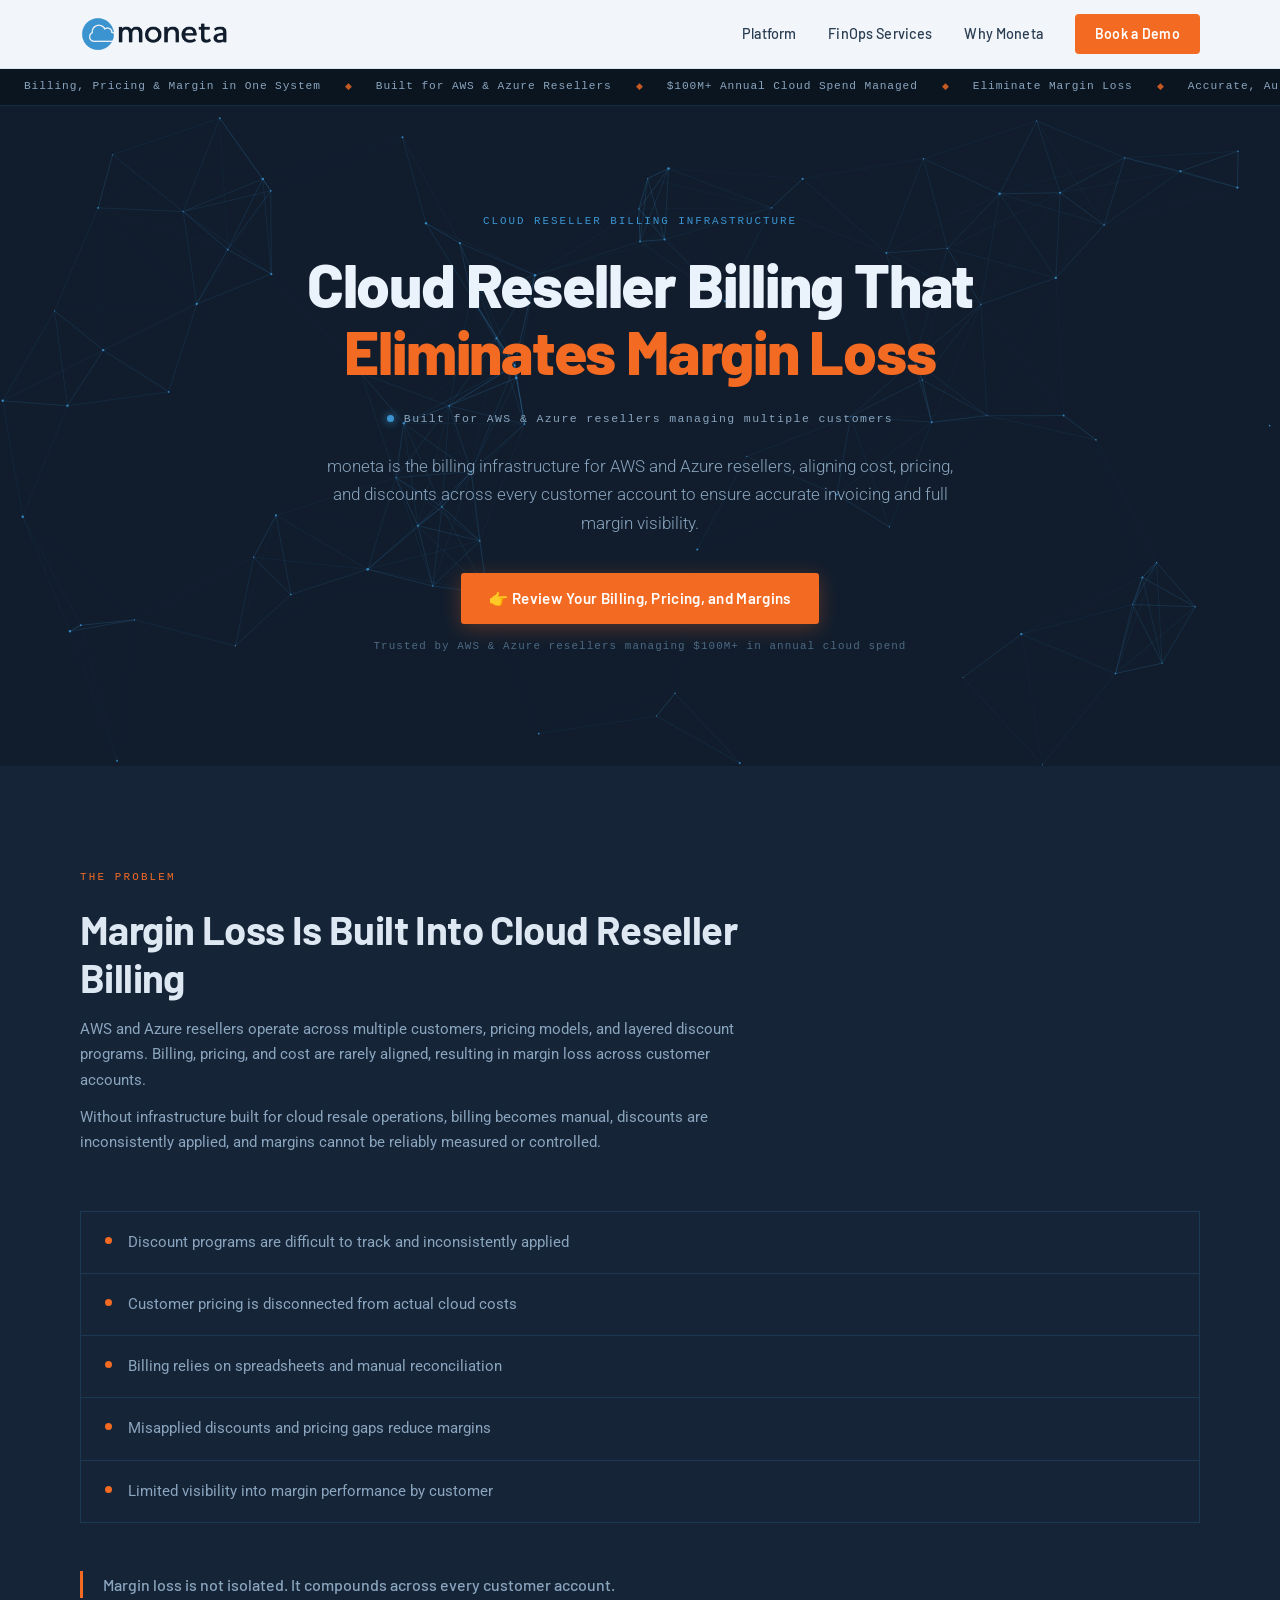
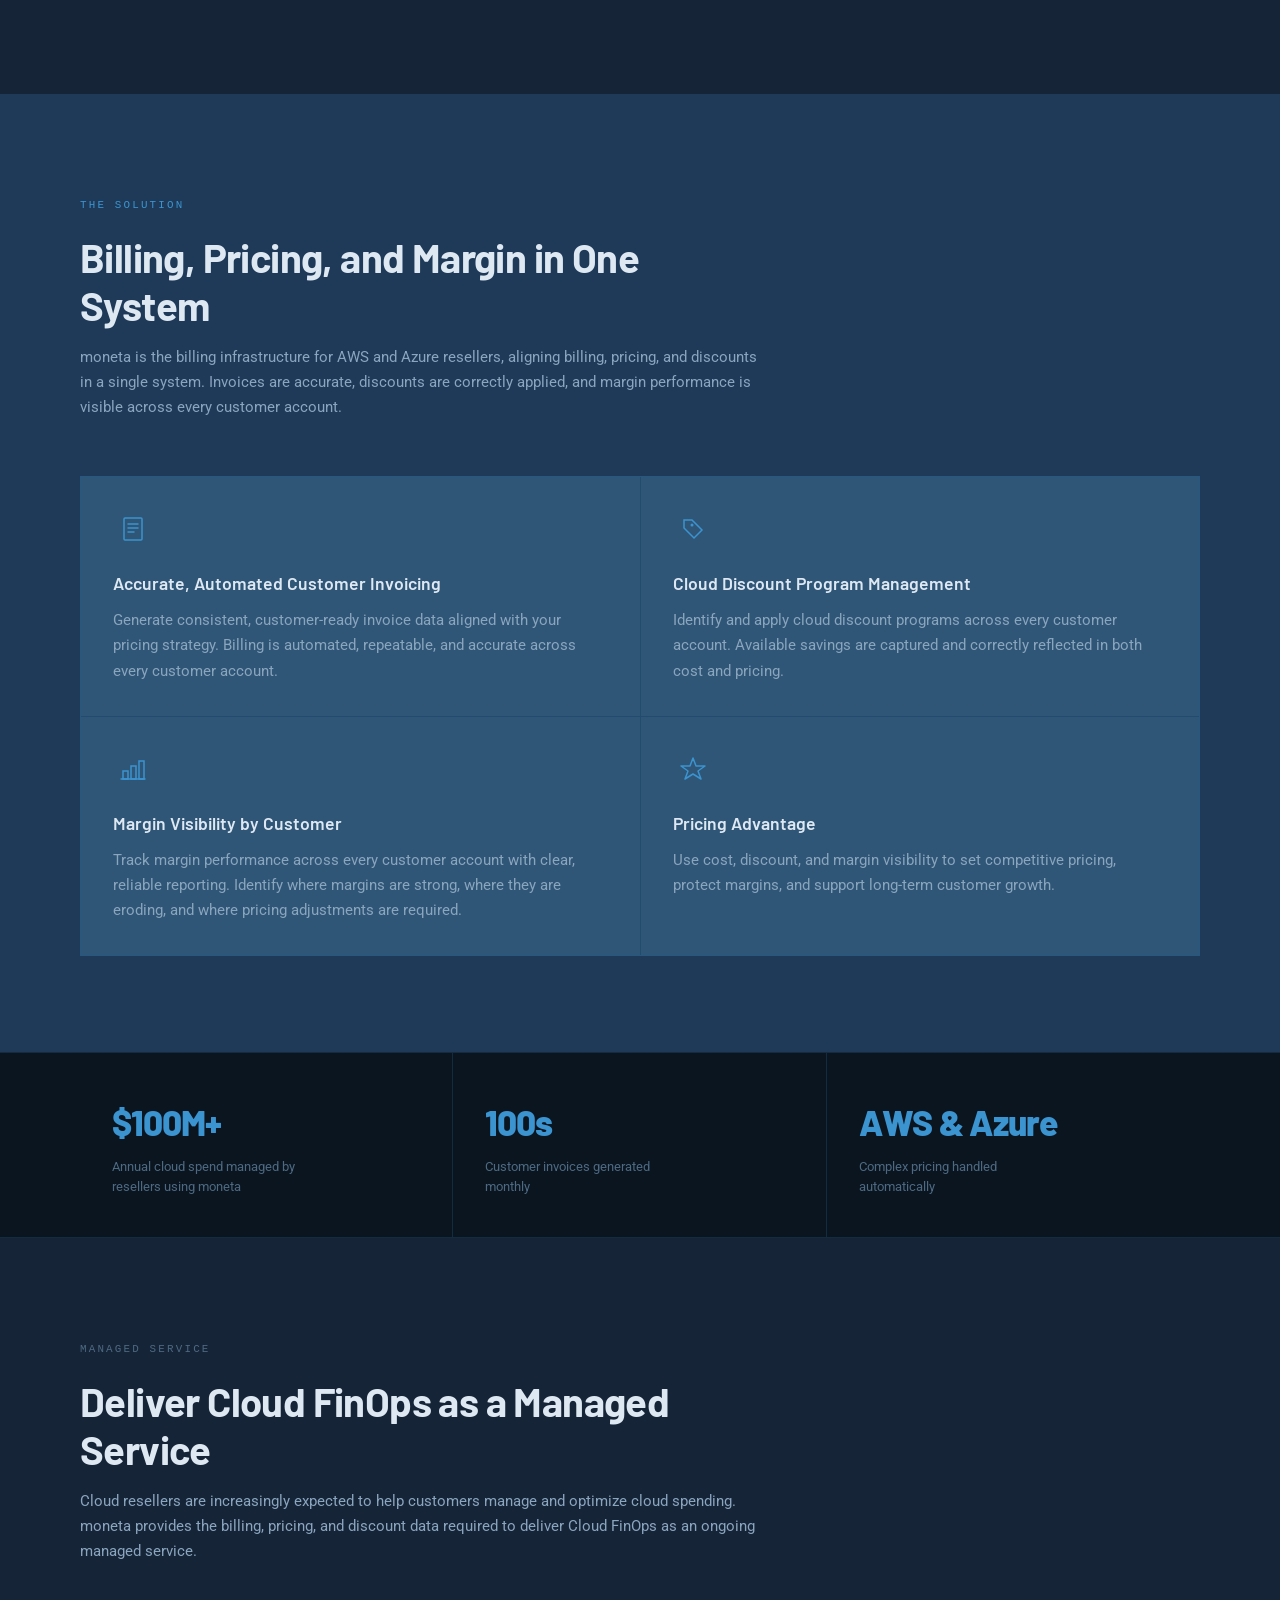
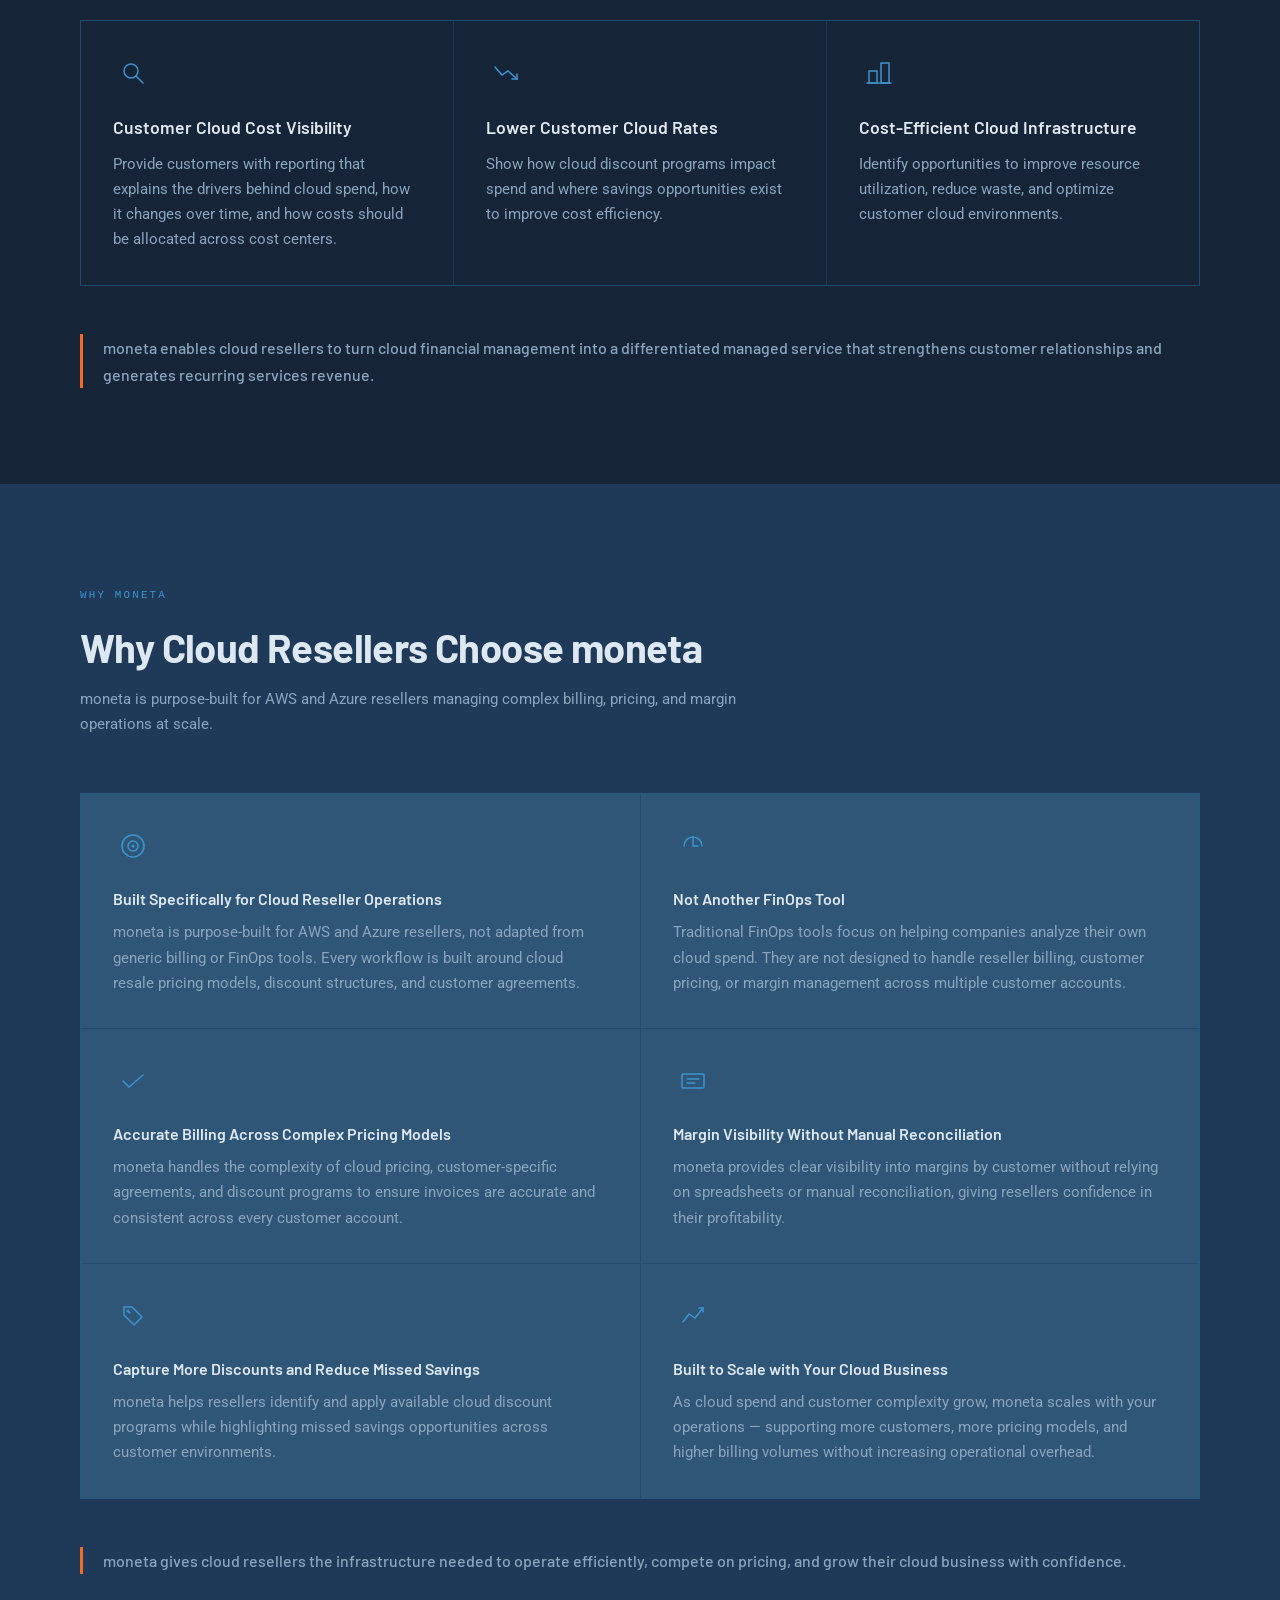
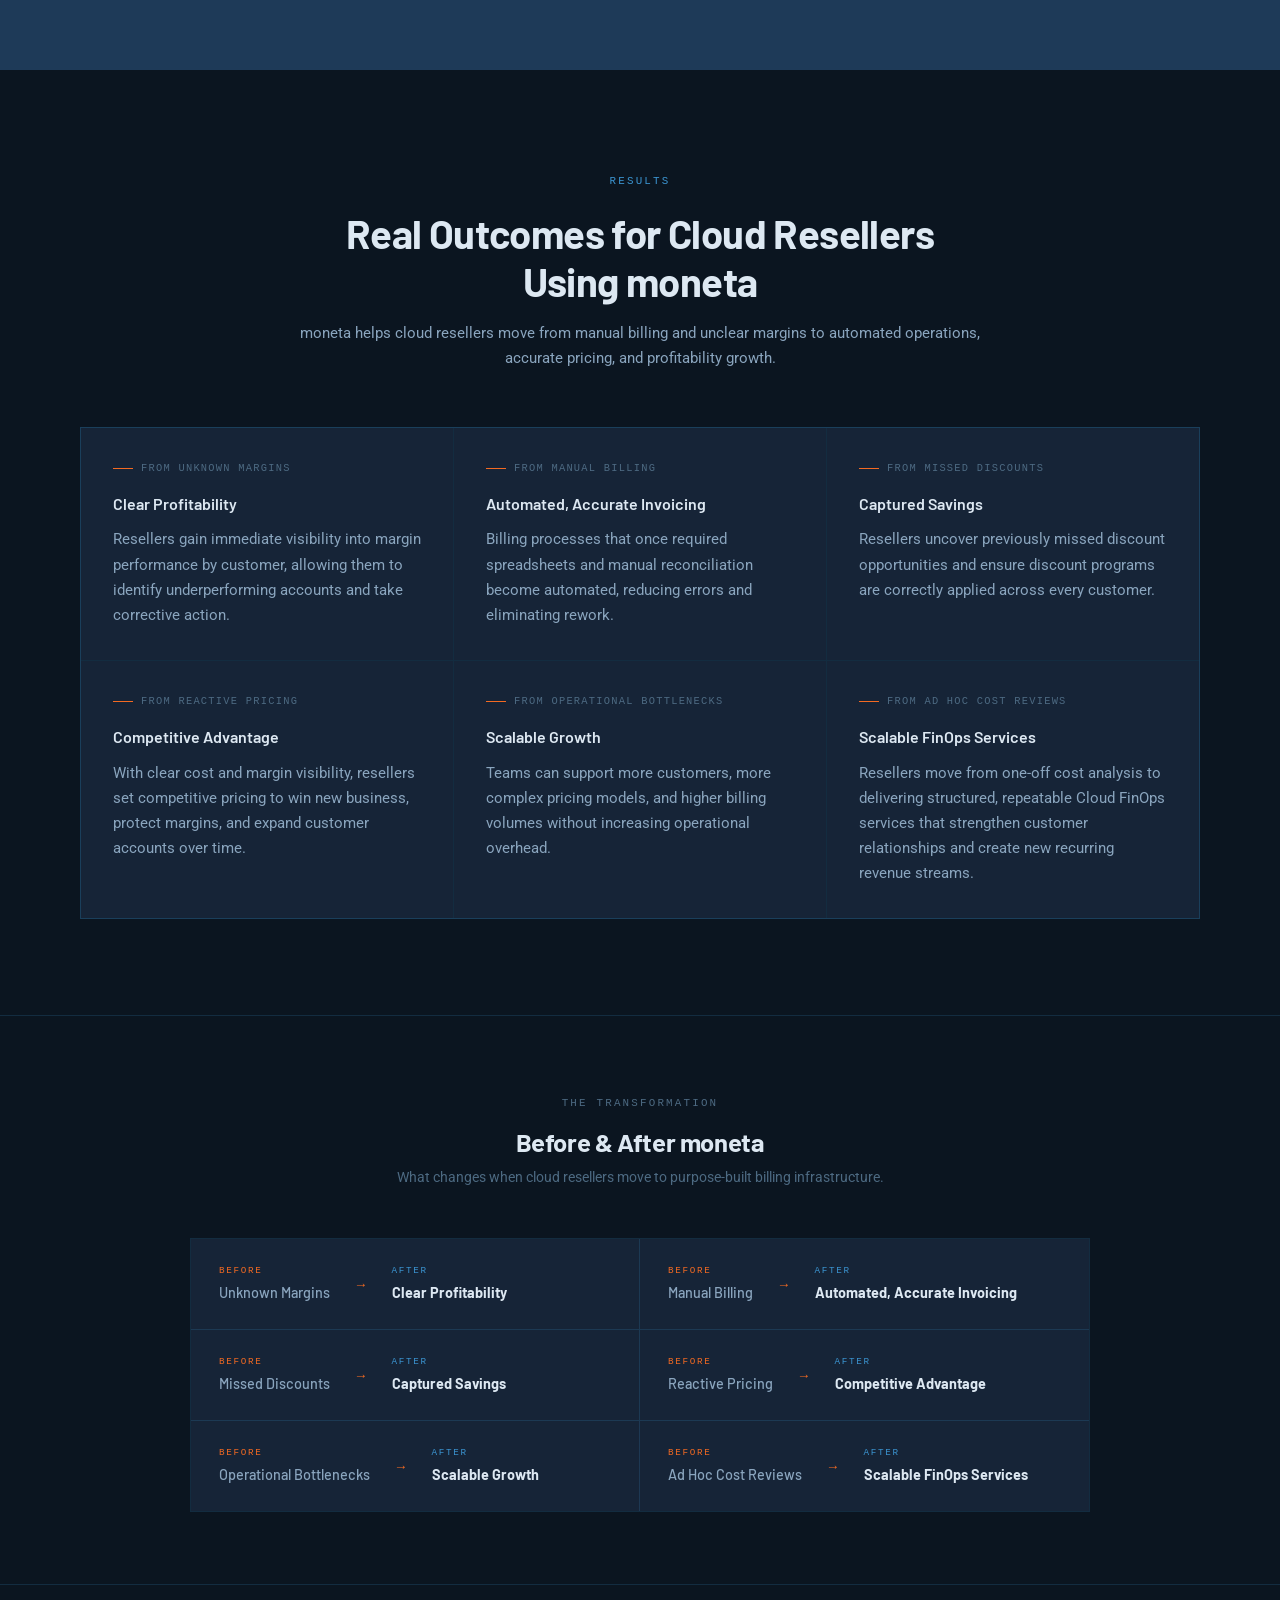
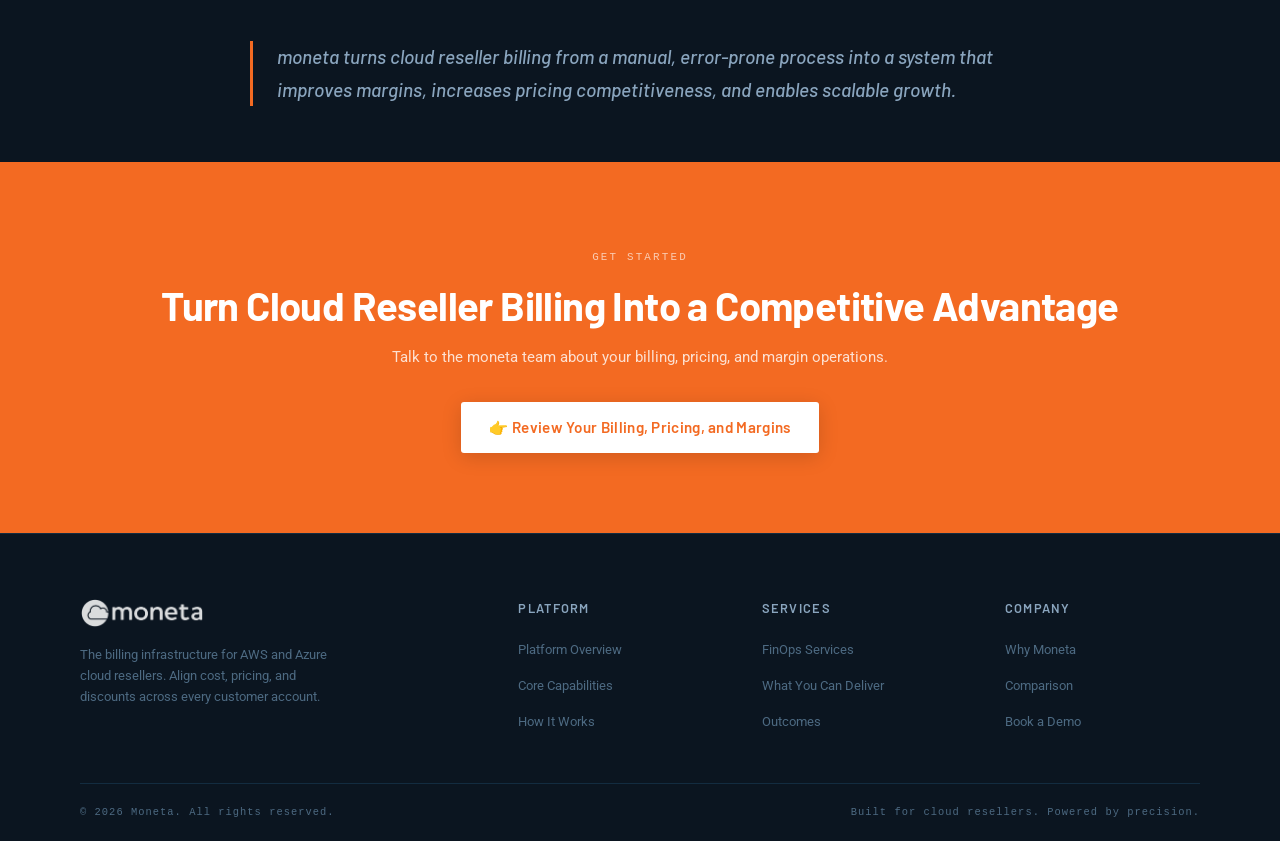
==== index.html @ 94a919ac "Add files via upload" ====
<!DOCTYPE html>
<html lang="en">
<head>
  <meta charset="UTF-8" />
  <meta name="viewport" content="width=device-width, initial-scale=1.0" />
  <title>Moneta — Cloud Reseller Billing Infrastructure</title>
  <meta name="description" content="moneta is the billing infrastructure for AWS and Azure resellers, aligning cost, pricing, and discounts across every customer account." />
  <link rel="icon" type="image/png" href="assets/images/favicon.png" />
  <link rel="stylesheet" href="css/moneta.css?v=11" />
</head>
<body>

<!-- ── Nav ─────────────────────────────────────────────── -->
<nav class="nav" role="navigation" aria-label="Main navigation">
  <div class="nav__inner">
    <a href="index.html" class="nav__logo" aria-label="Moneta home">
      <img src="assets/images/moneta-logo.png" alt="moneta" />
    </a>
    <ul class="nav__links" role="list">
      <li><a href="platform.html"        class="nav__link">Platform</a></li>
      <li><a href="finops-services.html" class="nav__link">FinOps Services</a></li>
      <li><a href="why-moneta.html"      class="nav__link">Why Moneta</a></li>
      <li><a href="#contact"             class="nav__cta">Book a Demo</a></li>
    </ul>
    <button class="nav__hamburger" aria-label="Open menu" aria-expanded="false" aria-controls="mobile-menu">
      <span></span><span></span><span></span>
    </button>
  </div>
  <div class="nav__mobile-menu" id="mobile-menu" role="menu">
    <a href="index.html"           class="nav__mobile-link">Home</a>
    <a href="platform.html"        class="nav__mobile-link">Platform</a>
    <a href="finops-services.html" class="nav__mobile-link">FinOps Services</a>
    <a href="why-moneta.html"      class="nav__mobile-link">Why Moneta</a>
    <a href="#contact"             class="nav__mobile-cta">Book a Demo</a>
  </div>
</nav>

<!-- ── Signal Strip ─────────────────────────────────────── -->
<div class="signal-strip" aria-hidden="true">
  <div class="signal-strip__track">
    <span class="signal-strip__item">Billing, Pricing &amp; Margin in One System</span><span class="signal-strip__sep">◆</span>
    <span class="signal-strip__item">Built for AWS &amp; Azure Resellers</span><span class="signal-strip__sep">◆</span>
    <span class="signal-strip__item">$100M+ Annual Cloud Spend Managed</span><span class="signal-strip__sep">◆</span>
    <span class="signal-strip__item">Eliminate Margin Loss</span><span class="signal-strip__sep">◆</span>
    <span class="signal-strip__item">Accurate, Automated Customer Invoicing</span><span class="signal-strip__sep">◆</span>
    <span class="signal-strip__item">Margin Visibility Without Manual Reconciliation</span><span class="signal-strip__sep">◆</span>
    <span class="signal-strip__item">Capture More Discounts</span><span class="signal-strip__sep">◆</span>
    <span class="signal-strip__item">Cloud FinOps as a Managed Service</span><span class="signal-strip__sep">◆</span>
    <!-- duplicate for seamless loop -->
    <span class="signal-strip__item">Billing, Pricing &amp; Margin in One System</span><span class="signal-strip__sep">◆</span>
    <span class="signal-strip__item">Built for AWS &amp; Azure Resellers</span><span class="signal-strip__sep">◆</span>
    <span class="signal-strip__item">$100M+ Annual Cloud Spend Managed</span><span class="signal-strip__sep">◆</span>
    <span class="signal-strip__item">Eliminate Margin Loss</span><span class="signal-strip__sep">◆</span>
    <span class="signal-strip__item">Accurate, Automated Customer Invoicing</span><span class="signal-strip__sep">◆</span>
    <span class="signal-strip__item">Margin Visibility Without Manual Reconciliation</span><span class="signal-strip__sep">◆</span>
    <span class="signal-strip__item">Capture More Discounts</span><span class="signal-strip__sep">◆</span>
    <span class="signal-strip__item">Cloud FinOps as a Managed Service</span><span class="signal-strip__sep">◆</span>
  </div>
</div>

<!-- ── Hero ─────────────────────────────────────────────── -->
<section class="hero">
  <canvas id="hero-canvas" aria-hidden="true"></canvas>
  <div class="container">
    <div class="hero__content">
      <div class="hero__eyebrow animate-fade-up">Cloud Reseller Billing Infrastructure</div>
      <h1 class="animate-fade-up delay-1">
        Cloud Reseller Billing That<br />
        <span class="text-orange">Eliminates Margin Loss</span>
      </h1>
      <div class="hero__platform-line animate-fade-up delay-2">
        <span class="hero__platform-dot"></span>
        Built for AWS &amp; Azure resellers managing multiple customers
      </div>
      <p class="hero__sub animate-fade-up delay-2">
        moneta is the billing infrastructure for AWS and Azure resellers, aligning cost,
        pricing, and discounts across every customer account to ensure accurate invoicing
        and full margin visibility.
      </p>
      <div class="hero__cta-group animate-fade-up delay-3">
        <a href="#contact" class="btn btn--primary">👉 Review Your Billing, Pricing, and Margins</a>
        <span class="hero__credibility">Trusted by AWS &amp; Azure resellers managing $100M+ in annual cloud spend</span>
      </div>
    </div>
  </div>
</section>

<!-- ── The Problem ───────────────────────────────────────── -->
<section class="section section--alt" id="problem">
  <div class="container">
    <div class="section-header reveal">
      <span class="section-label section-label--orange">The Problem</span>
      <h2>Margin Loss Is Built Into Cloud Reseller Billing</h2>
      <p>AWS and Azure resellers operate across multiple customers, pricing models, and layered discount programs. Billing, pricing, and cost are rarely aligned, resulting in margin loss across customer accounts.</p>
      <p style="margin-top:12px">Without infrastructure built for cloud resale operations, billing becomes manual, discounts are inconsistently applied, and margins cannot be reliably measured or controlled.</p>
    </div>
    <div class="problem-list reveal">
      <div class="problem-item"><span class="problem-icon"></span><p>Discount programs are difficult to track and inconsistently applied</p></div>
      <div class="problem-item"><span class="problem-icon"></span><p>Customer pricing is disconnected from actual cloud costs</p></div>
      <div class="problem-item"><span class="problem-icon"></span><p>Billing relies on spreadsheets and manual reconciliation</p></div>
      <div class="problem-item"><span class="problem-icon"></span><p>Misapplied discounts and pricing gaps reduce margins</p></div>
      <div class="problem-item"><span class="problem-icon"></span><p>Limited visibility into margin performance by customer</p></div>
    </div>
    <p class="closing-line reveal">Margin loss is not isolated. It compounds across every customer account.</p>
  </div>
</section>

<!-- ── The Solution ──────────────────────────────────────── -->
<section class="section section--bright" id="solution">
  <div class="container">
    <div class="section-header reveal">
      <span class="section-label">The Solution</span>
      <h2>Billing, Pricing, and Margin in One System</h2>
      <p>moneta is the billing infrastructure for AWS and Azure resellers, aligning billing, pricing, and discounts in a single system. Invoices are accurate, discounts are correctly applied, and margin performance is visible across every customer account.</p>
    </div>
    <div class="grid-2">
      <div class="card reveal">
        <div class="card__icon">
          <svg viewBox="0 0 28 28" fill="none" stroke="currentColor" stroke-width="1.5" stroke-linecap="round">
            <rect x="5" y="3" width="18" height="22" rx="1"/><line x1="9" y1="9" x2="19" y2="9"/><line x1="9" y1="13" x2="19" y2="13"/><line x1="9" y1="17" x2="15" y2="17"/>
          </svg>
        </div>
        <h3>Accurate, Automated Customer Invoicing</h3>
        <p>Generate consistent, customer-ready invoice data aligned with your pricing strategy. Billing is automated, repeatable, and accurate across every customer account.</p>
      </div>
      <div class="card reveal">
        <div class="card__icon">
          <svg viewBox="0 0 28 28" fill="none" stroke="currentColor" stroke-width="1.5" stroke-linecap="round">
            <path d="M5 5h8l10 10-8 8L5 13z"/><circle cx="13" cy="10" r="1.5" fill="currentColor" stroke="none"/>
          </svg>
        </div>
        <h3>Cloud Discount Program Management</h3>
        <p>Identify and apply cloud discount programs across every customer account. Available savings are captured and correctly reflected in both cost and pricing.</p>
      </div>
      <div class="card reveal">
        <div class="card__icon">
          <svg viewBox="0 0 28 28" fill="none" stroke="currentColor" stroke-width="1.5" stroke-linecap="round">
            <rect x="4" y="16" width="5" height="8"/><rect x="12" y="11" width="5" height="13"/><rect x="20" y="6" width="5" height="18"/>
            <line x1="2" y1="24" x2="26" y2="24"/>
          </svg>
        </div>
        <h3>Margin Visibility by Customer</h3>
        <p>Track margin performance across every customer account with clear, reliable reporting. Identify where margins are strong, where they are eroding, and where pricing adjustments are required.</p>
      </div>
      <div class="card reveal">
        <div class="card__icon">
          <svg viewBox="0 0 28 28" fill="none" stroke="currentColor" stroke-width="1.5" stroke-linecap="round" stroke-linejoin="round">
            <polygon points="14,3 17,11 26,11 19,16 22,24 14,19 6,24 9,16 2,11 11,11"/>
          </svg>
        </div>
        <h3>Pricing Advantage</h3>
        <p>Use cost, discount, and margin visibility to set competitive pricing, protect margins, and support long-term customer growth.</p>
      </div>
    </div>
  </div>
</section>

<!-- ── Metrics Strip ─────────────────────────────────────── -->
<div class="metrics-strip reveal">
  <div class="metrics-inner">
    <div class="metric-item">
      <div class="metric-value">$100M+</div>
      <div class="metric-label">Annual cloud spend managed by resellers using moneta</div>
    </div>
    <div class="metric-item">
      <div class="metric-value">100s</div>
      <div class="metric-label">Customer invoices generated monthly</div>
    </div>
    <div class="metric-item">
      <div class="metric-value">AWS &amp; Azure</div>
      <div class="metric-label">Complex pricing handled automatically</div>
    </div>
  </div>
</div>

<!-- ── Managed Service ───────────────────────────────────── -->
<section class="section section--alt" id="finops">
  <div class="container">
    <div class="section-header reveal">
      <span class="section-label section-label--muted">Managed Service</span>
      <h2>Deliver Cloud FinOps as a Managed Service</h2>
      <p>Cloud resellers are increasingly expected to help customers manage and optimize cloud spending. moneta provides the billing, pricing, and discount data required to deliver Cloud FinOps as an ongoing managed service.</p>
    </div>
    <div class="grid-3">
      <div class="card reveal">
        <div class="card__icon">
          <svg viewBox="0 0 28 28" fill="none" stroke="currentColor" stroke-width="1.5" stroke-linecap="round">
            <circle cx="12" cy="12" r="7"/><line x1="17" y1="17" x2="24" y2="24"/>
          </svg>
        </div>
        <h3>Customer Cloud Cost Visibility</h3>
        <p>Provide customers with reporting that explains the drivers behind cloud spend, how it changes over time, and how costs should be allocated across cost centers.</p>
      </div>
      <div class="card reveal">
        <div class="card__icon">
          <svg viewBox="0 0 28 28" fill="none" stroke="currentColor" stroke-width="1.5" stroke-linecap="round">
            <polyline points="3,8 10,16 16,12 25,20"/><polyline points="20,20 25,20 25,15"/>
          </svg>
        </div>
        <h3>Lower Customer Cloud Rates</h3>
        <p>Show how cloud discount programs impact spend and where savings opportunities exist to improve cost efficiency.</p>
      </div>
      <div class="card reveal">
        <div class="card__icon">
          <svg viewBox="0 0 28 28" fill="none" stroke="currentColor" stroke-width="1.5" stroke-linecap="round">
            <rect x="4" y="12" width="8" height="12"/><rect x="16" y="4" width="8" height="20"/>
            <line x1="2" y1="24" x2="26" y2="24"/>
          </svg>
        </div>
        <h3>Cost-Efficient Cloud Infrastructure</h3>
        <p>Identify opportunities to improve resource utilization, reduce waste, and optimize customer cloud environments.</p>
      </div>
    </div>
    <p class="closing-line reveal">moneta enables cloud resellers to turn cloud financial management into a differentiated managed service that strengthens customer relationships and generates recurring services revenue.</p>
  </div>
</section>

<!-- ── Why Moneta ─────────────────────────────────────────── -->
<section class="section section--bright" id="why">
  <div class="container">
    <div class="section-header reveal">
      <span class="section-label">Why Moneta</span>
      <h2>Why Cloud Resellers Choose moneta</h2>
      <p>moneta is purpose-built for AWS and Azure resellers managing complex billing, pricing, and margin operations at scale.</p>
    </div>
    <div class="grid-2">
      <div class="card reveal">
        <div class="card__icon">
          <svg viewBox="0 0 28 28" fill="none" stroke="currentColor" stroke-width="1.5" stroke-linecap="round">
            <circle cx="14" cy="14" r="11"/><circle cx="14" cy="14" r="5"/><circle cx="14" cy="14" r="1.5" fill="currentColor" stroke="none"/>
          </svg>
        </div>
        <h4>Built Specifically for Cloud Reseller Operations</h4>
        <p>moneta is purpose-built for AWS and Azure resellers, not adapted from generic billing or FinOps tools. Every workflow is built around cloud resale pricing models, discount structures, and customer agreements.</p>
      </div>
      <div class="card reveal">
        <div class="card__icon">
          <svg viewBox="0 0 28 28" fill="none" stroke="currentColor" stroke-width="1.5" stroke-linecap="round">
            <path d="M5 14a9 9 0 1 1 18 0"/><polyline points="14,5 14,14 19,14"/>
          </svg>
        </div>
        <h4>Not Another FinOps Tool</h4>
        <p>Traditional FinOps tools focus on helping companies analyze their own cloud spend. They are not designed to handle reseller billing, customer pricing, or margin management across multiple customer accounts.</p>
      </div>
      <div class="card reveal">
        <div class="card__icon">
          <svg viewBox="0 0 28 28" fill="none" stroke="currentColor" stroke-width="1.5" stroke-linecap="round">
            <polyline points="4,14 10,20 24,8"/>
          </svg>
        </div>
        <h4>Accurate Billing Across Complex Pricing Models</h4>
        <p>moneta handles the complexity of cloud pricing, customer-specific agreements, and discount programs to ensure invoices are accurate and consistent across every customer account.</p>
      </div>
      <div class="card reveal">
        <div class="card__icon">
          <svg viewBox="0 0 28 28" fill="none" stroke="currentColor" stroke-width="1.5" stroke-linecap="round">
            <rect x="3" y="7" width="22" height="14" rx="1"/>
            <line x1="8" y1="12" x2="20" y2="12"/><line x1="8" y1="16" x2="16" y2="16"/>
          </svg>
        </div>
        <h4>Margin Visibility Without Manual Reconciliation</h4>
        <p>moneta provides clear visibility into margins by customer without relying on spreadsheets or manual reconciliation, giving resellers confidence in their profitability.</p>
      </div>
      <div class="card reveal">
        <div class="card__icon">
          <svg viewBox="0 0 28 28" fill="none" stroke="currentColor" stroke-width="1.5" stroke-linecap="round">
            <path d="M5 5h8l10 10-8 8L5 13z"/>
            <path d="M9 9l2 2"/><circle cx="9" cy="9" r="1.5" fill="currentColor" stroke="none"/>
          </svg>
        </div>
        <h4>Capture More Discounts and Reduce Missed Savings</h4>
        <p>moneta helps resellers identify and apply available cloud discount programs while highlighting missed savings opportunities across customer environments.</p>
      </div>
      <div class="card reveal">
        <div class="card__icon">
          <svg viewBox="0 0 28 28" fill="none" stroke="currentColor" stroke-width="1.5" stroke-linecap="round">
            <polyline points="4,20 10,12 16,16 24,6"/>
            <polyline points="20,6 24,6 24,10"/>
          </svg>
        </div>
        <h4>Built to Scale with Your Cloud Business</h4>
        <p>As cloud spend and customer complexity grow, moneta scales with your operations — supporting more customers, more pricing models, and higher billing volumes without increasing operational overhead.</p>
      </div>
    </div>
    <p class="closing-line reveal">moneta gives cloud resellers the infrastructure needed to operate efficiently, compete on pricing, and grow their cloud business with confidence.</p>
  </div>
</section>

<!-- ── Outcomes ──────────────────────────────────────────── -->
<section class="section section--deep" id="results">
  <div class="container">
    <div class="section-header section-header--center reveal">
      <span class="section-label">Results</span>
      <h2>Real Outcomes for Cloud Resellers Using moneta</h2>
      <p>moneta helps cloud resellers move from manual billing and unclear margins to automated operations, accurate pricing, and profitability growth.</p>
    </div>
    <div class="outcome-grid">
      <div class="outcome-card reveal">
        <div class="outcome-arrow">From Unknown Margins</div>
        <h3>Clear Profitability</h3>
        <p>Resellers gain immediate visibility into margin performance by customer, allowing them to identify underperforming accounts and take corrective action.</p>
      </div>
      <div class="outcome-card reveal">
        <div class="outcome-arrow">From Manual Billing</div>
        <h3>Automated, Accurate Invoicing</h3>
        <p>Billing processes that once required spreadsheets and manual reconciliation become automated, reducing errors and eliminating rework.</p>
      </div>
      <div class="outcome-card reveal">
        <div class="outcome-arrow">From Missed Discounts</div>
        <h3>Captured Savings</h3>
        <p>Resellers uncover previously missed discount opportunities and ensure discount programs are correctly applied across every customer.</p>
      </div>
      <div class="outcome-card reveal">
        <div class="outcome-arrow">From Reactive Pricing</div>
        <h3>Competitive Advantage</h3>
        <p>With clear cost and margin visibility, resellers set competitive pricing to win new business, protect margins, and expand customer accounts over time.</p>
      </div>
      <div class="outcome-card reveal">
        <div class="outcome-arrow">From Operational Bottlenecks</div>
        <h3>Scalable Growth</h3>
        <p>Teams can support more customers, more complex pricing models, and higher billing volumes without increasing operational overhead.</p>
      </div>
      <div class="outcome-card reveal">
        <div class="outcome-arrow">From Ad Hoc Cost Reviews</div>
        <h3>Scalable FinOps Services</h3>
        <p>Resellers move from one-off cost analysis to delivering structured, repeatable Cloud FinOps services that strengthen customer relationships and create new recurring revenue streams.</p>
      </div>
    </div>
  </div>
</section>

<!-- ── Transform Panel ───────────────────────────────────── -->
<div class="transform-panel">
  <div class="container">
    <div class="transform-panel__header reveal">
      <span class="section-label section-label--muted">The Transformation</span>
      <h2>Before &amp; After moneta</h2>
      <p>What changes when cloud resellers move to purpose-built billing infrastructure.</p>
    </div>
    <div class="transform-list reveal">
      <div class="transform-row"><div class="transform-row__line"><div class="transform-row__before-text"><span class="transform-row__tag transform-row__tag--before">Before</span><span class="transform-row__name">Unknown Margins</span></div><span class="transform-row__mid">→</span><div class="transform-row__after-text"><span class="transform-row__tag transform-row__tag--after">After</span><span class="transform-row__name">Clear Profitability</span></div></div></div>
      <div class="transform-row"><div class="transform-row__line"><div class="transform-row__before-text"><span class="transform-row__tag transform-row__tag--before">Before</span><span class="transform-row__name">Manual Billing</span></div><span class="transform-row__mid">→</span><div class="transform-row__after-text"><span class="transform-row__tag transform-row__tag--after">After</span><span class="transform-row__name">Automated, Accurate Invoicing</span></div></div></div>
      <div class="transform-row"><div class="transform-row__line"><div class="transform-row__before-text"><span class="transform-row__tag transform-row__tag--before">Before</span><span class="transform-row__name">Missed Discounts</span></div><span class="transform-row__mid">→</span><div class="transform-row__after-text"><span class="transform-row__tag transform-row__tag--after">After</span><span class="transform-row__name">Captured Savings</span></div></div></div>
      <div class="transform-row"><div class="transform-row__line"><div class="transform-row__before-text"><span class="transform-row__tag transform-row__tag--before">Before</span><span class="transform-row__name">Reactive Pricing</span></div><span class="transform-row__mid">→</span><div class="transform-row__after-text"><span class="transform-row__tag transform-row__tag--after">After</span><span class="transform-row__name">Competitive Advantage</span></div></div></div>
      <div class="transform-row"><div class="transform-row__line"><div class="transform-row__before-text"><span class="transform-row__tag transform-row__tag--before">Before</span><span class="transform-row__name">Operational Bottlenecks</span></div><span class="transform-row__mid">→</span><div class="transform-row__after-text"><span class="transform-row__tag transform-row__tag--after">After</span><span class="transform-row__name">Scalable Growth</span></div></div></div>
      <div class="transform-row"><div class="transform-row__line"><div class="transform-row__before-text"><span class="transform-row__tag transform-row__tag--before">Before</span><span class="transform-row__name">Ad Hoc Cost Reviews</span></div><span class="transform-row__mid">→</span><div class="transform-row__after-text"><span class="transform-row__tag transform-row__tag--after">After</span><span class="transform-row__name">Scalable FinOps Services</span></div></div></div>
    </div>
  </div>
</div>

<!-- ── Closing Statement ─────────────────────────────────── -->
<section class="section section--deep" style="padding: 56px 0; text-align: center;">
  <div class="container">
    <p class="reveal" style="font-family: var(--fh); font-style: italic; font-weight: 500; font-size: clamp(1rem, 2vw, 1.2rem); color: var(--text-2); max-width: 780px; margin: 0 auto; line-height: 1.7; border-left: 3px solid var(--orange); padding-left: 24px; text-align: left;">
      moneta turns cloud reseller billing from a manual, error-prone process into a system that improves margins, increases pricing competitiveness, and enables scalable growth.
    </p>
  </div>
</section>

<!-- ── CTA Banner ────────────────────────────────────────── -->
<section class="cta-banner">
  <div class="container">
    <div class="reveal">
      <span class="section-label">Get Started</span>
      <h2>Turn Cloud Reseller Billing Into a Competitive Advantage</h2>
      <p>Talk to the moneta team about your billing, pricing, and margin operations.</p>
      <a href="#contact" class="btn btn--primary">👉 Review Your Billing, Pricing, and Margins</a>
    </div>
  </div>
</section>

<!-- ── Footer ─────────────────────────────────────────────── -->
<footer class="footer" role="contentinfo">
  <div class="container">
    <div class="footer__inner">
      <div class="footer__brand">
        <a href="index.html" class="footer__logo"><img src="assets/images/moneta-logo.png" alt="moneta" /></a>
        <p>The billing infrastructure for AWS and Azure cloud resellers. Align cost, pricing, and discounts across every customer account.</p>
      </div>
      <div class="footer__col">
        <h5>Platform</h5>
        <ul class="footer__links">
          <li><a href="platform.html"         class="footer__link">Platform Overview</a></li>
          <li><a href="platform.html#pillars" class="footer__link">Core Capabilities</a></li>
          <li><a href="platform.html#how"     class="footer__link">How It Works</a></li>
        </ul>
      </div>
      <div class="footer__col">
        <h5>Services</h5>
        <ul class="footer__links">
          <li><a href="finops-services.html"           class="footer__link">FinOps Services</a></li>
          <li><a href="finops-services.html#deliver"   class="footer__link">What You Can Deliver</a></li>
          <li><a href="finops-services.html#outcomes"  class="footer__link">Outcomes</a></li>
        </ul>
      </div>
      <div class="footer__col">
        <h5>Company</h5>
        <ul class="footer__links">
          <li><a href="why-moneta.html"         class="footer__link">Why Moneta</a></li>
          <li><a href="why-moneta.html#compare" class="footer__link">Comparison</a></li>
          <li><a href="#contact"                class="footer__link">Book a Demo</a></li>
        </ul>
      </div>
    </div>
    <div class="footer__bottom">
      <span class="footer__copy">&copy; 2026 Moneta. All rights reserved.</span>
      <span class="footer__tagline">Built for cloud resellers. Powered by precision.</span>
    </div>
  </div>
</footer>

<!-- ── Contact Modal ─────────────────────────────────────── -->
<div class="contact-modal" id="contact-modal" role="dialog" aria-modal="true" aria-labelledby="modal-title" hidden>
  <div class="contact-modal__backdrop"></div>
  <div class="contact-modal__panel">
    <button class="contact-modal__close" aria-label="Close">
      <svg width="14" height="14" viewBox="0 0 14 14" fill="none"><path d="M1 1l12 12M13 1L1 13" stroke="currentColor" stroke-width="1.6" stroke-linecap="round"/></svg>
    </button>
    <div class="contact-modal__body">
      <div class="contact-modal__info">
        <span class="section-label">Get Started</span>
        <h2 id="modal-title">Review Your Billing, Pricing, and Margins</h2>
        <p>Talk to the moneta team about your cloud resale operations. We'll help you identify billing gaps, missed discounts, and margin improvement opportunities.</p>
        <ul class="contact-modal__trust">
          <li>Trusted by AWS &amp; Azure resellers</li>
          <li>$100M+ in annual cloud spend managed</li>
          <li>Response within 1 business day</li>
        </ul>
      </div>
      <div class="contact-modal__form-panel">
        <form class="contact-form" id="modal-demo-form" novalidate>
          <div class="form-row">
            <div class="form-group"><label class="form-label" for="m-fn">First Name<span class="required">*</span></label><input class="form-input" type="text" id="m-fn" name="first_name" required /></div>
            <div class="form-group"><label class="form-label" for="m-ln">Last Name<span class="required">*</span></label><input class="form-input" type="text" id="m-ln" name="last_name" required /></div>
          </div>
          <div class="form-row">
            <div class="form-group"><label class="form-label" for="m-em">Business Email<span class="required">*</span></label><input class="form-input" type="email" id="m-em" name="email" required /></div>
            <div class="form-group"><label class="form-label" for="m-ph">Phone<span class="required">*</span></label><input class="form-input" type="tel" id="m-ph" name="phone" required /></div>
          </div>
          <div class="form-row">
            <div class="form-group"><label class="form-label" for="m-co">Company<span class="required">*</span></label><input class="form-input" type="text" id="m-co" name="company" required /></div>
            <div class="form-group"><label class="form-label" for="m-ti">Title<span class="required">*</span></label><input class="form-input" type="text" id="m-ti" name="title" required /></div>
          </div>
          <div class="form-group"><label class="form-label" for="m-msg">Message<span class="required">*</span></label><textarea class="form-textarea" id="m-msg" name="message" required></textarea></div>
          <button type="submit" class="form-submit">Submit</button>
        </form>
      </div>
    </div>
  </div>
</div>

<!-- Tweaks panel -->
<div class="tweaks-panel" id="tweaks-panel"></div>

<script src="js/moneta.js?v=3"></script>
</body>
</html>
---- css/moneta.css ----
/* ============================================================
   MONETA — Redesign Stylesheet
   Colors: #111D2D navy | #3B94D0 blue | #F36A22 orange
   Fonts: Barlow (headers) + Roboto (body)
   ============================================================ */
@import url('https://fonts.googleapis.com/css2?family=Barlow:ital,wght@0,300;0,400;0,500;0,600;0,700;0,800;1,400&family=Roboto:wght@300;400;500&display=swap');

/* ── Reset ───────────────────────────────────────────────── */
*, *::before, *::after { box-sizing: border-box; margin: 0; padding: 0; }
html { scroll-behavior: smooth; -webkit-font-smoothing: antialiased; }
body { font-family: 'Roboto', sans-serif; background: #111D2D; color: #d4e0ec; line-height: 1.65; }
img { max-width: 100%; display: block; }
ul { list-style: none; }
a { text-decoration: none; color: inherit; }

/* ── Variables ───────────────────────────────────────────── */
:root {
  --navy:        #111D2D;
  --navy-deep:   #0b1520;
  --navy-mid:    #162437;
  --navy-surface:#1c2d40;
  --navy-bright: #1e3a58;
  --blue:        #3B94D0;
  --blue-dim:    rgba(59,148,208,0.14);
  --orange:      #F36A22;
  --text-1:      #dde8f2;
  --text-2:      #8aa5be;
  --text-3:      #4d6a82;
  --border:      rgba(59,148,208,0.18);
  --border-hi:   rgba(59,148,208,0.4);
  --nav-bg:      #f2f6fa;
  --r:           3px;
  --w:           1200px;
  --sp:          96px;
  --fh:          'Barlow', sans-serif;
  --fb:          'Roboto', sans-serif;
  --fm:          'Courier New', monospace;
}

/* ── Layout ─────────────────────────────────────────────── */
.container { max-width: var(--w); margin: 0 auto; padding: 0 40px; }
.section   { padding: var(--sp) 0; background: var(--navy); }
.section--alt     { background: var(--navy-mid); }
.section--deep    { background: var(--navy-deep); }
.section--surface { background: var(--navy-surface); }
.section--bright  { background: var(--navy-bright); }
.section--bright .card,
.section--bright .outcome-card,
.section--bright .highlight-item,
.section--bright .problem-item,
.section--bright .step { background: rgba(255,255,255,0.06); }
.section--bright .content-panel { background: rgba(0,0,0,0.2); }

/* ── Navigation ─────────────────────────────────────────── */
.nav {
  position: fixed; top: 0; left: 0; right: 0; z-index: 1000;
  background: var(--nav-bg);
  border-bottom: 1px solid #d8e5ef;
  transition: box-shadow 0.25s;
}
.nav--scrolled { box-shadow: 0 2px 20px rgba(17,29,45,0.15); }
.nav__inner {
  max-width: var(--w); margin: 0 auto; padding: 0 40px;
  display: flex; align-items: center; height: 68px; gap: 40px;
}
.nav__logo { display: flex; align-items: center; flex-shrink: 0; }
.nav__logo img { height: 36px; width: auto; }
.nav__links { display: flex; align-items: center; gap: 32px; margin-left: auto; }
.nav__link {
  font-family: var(--fh); font-size: 0.9rem; font-weight: 500;
  color: #2a3d52; letter-spacing: 0.01em;
  transition: color 0.2s;
}
.nav__link:hover { color: var(--blue); }
.nav__cta {
  display: inline-flex; align-items: center;
  padding: 8px 20px; border-radius: 4px;
  background: var(--orange); color: #fff;
  font-family: var(--fh); font-size: 0.875rem; font-weight: 600;
  letter-spacing: 0.02em;
  transition: background 0.2s, transform 0.15s;
}
.nav__cta:hover { background: #d95c18; transform: translateY(-1px); }
.nav__hamburger {
  display: none; flex-direction: column; gap: 5px;
  background: none; border: none; cursor: pointer; padding: 4px;
}
.nav__hamburger span {
  display: block; width: 22px; height: 2px;
  background: #2a3d52; border-radius: 2px;
  transition: all 0.25s;
}
.nav__mobile-menu {
  display: none; flex-direction: column;
  background: var(--nav-bg); border-top: 1px solid #d8e5ef;
  padding: 12px 24px 20px;
}
.nav__mobile-menu.open { display: flex; }
.nav__mobile-link {
  font-family: var(--fh); font-size: 0.95rem; color: #2a3d52;
  padding: 10px 0; border-bottom: 1px solid #e8f0f7;
}
.nav__mobile-cta {
  margin-top: 12px; text-align: center;
  padding: 10px 20px; background: var(--orange); color: #fff;
  font-family: var(--fh); font-weight: 600; border-radius: 4px;
}

/* ── Signal Strip ────────────────────────────────────────── */
.signal-strip {
  background: var(--navy-deep); border-bottom: 1px solid var(--border);
  overflow: hidden; height: 38px; display: flex; align-items: center;
  margin-top: 68px;
}
.signal-strip__track {
  display: flex; align-items: center; gap: 0;
  white-space: nowrap;
  animation: ticker 40s linear infinite;
}
.signal-strip__item {
  font-family: var(--fm); font-size: 0.7rem; letter-spacing: 0.08em;
  color: var(--text-2); padding: 0 24px;
}
.signal-strip__sep { color: var(--orange); font-size: 0.55rem; opacity: 0.8; }
@keyframes ticker { from { transform: translateX(0); } to { transform: translateX(-50%); } }

/* ── Hero ────────────────────────────────────────────────── */
.hero {
  position: relative; background: var(--navy);
  padding: 100px 0 110px; overflow: hidden;
}
.hero--inner { padding: 80px 0 90px; } /* sub-page heroes */
#hero-canvas {
  position: absolute; inset: 0; pointer-events: none; z-index: 0;
  width: 100%; height: 100%; display: block;
}
.hero__content {
  position: relative; z-index: 1;
  max-width: 820px; margin: 0 auto; text-align: center;
}
.hero__eyebrow {
  display: inline-block;
  font-family: var(--fm); font-size: 0.68rem; letter-spacing: 0.18em;
  text-transform: uppercase; color: var(--blue);
  margin-bottom: 20px;
}
.hero h1 {
  font-family: var(--fh); font-weight: 800;
  font-size: clamp(2.4rem, 5vw, 3.8rem); line-height: 1.1;
  color: #eaf2fb; letter-spacing: -0.02em;
  margin-bottom: 24px;
}
.text-orange { color: var(--orange); }
.text-blue   { color: var(--blue); }
.hero__platform-line {
  display: flex; align-items: center; justify-content: center; gap: 10px;
  font-family: var(--fm); font-size: 0.72rem; letter-spacing: 0.12em;
  color: var(--text-2); margin-bottom: 24px;
}
.hero__platform-dot {
  width: 7px; height: 7px; border-radius: 50%;
  background: var(--blue); box-shadow: 0 0 8px var(--blue);
  flex-shrink: 0; animation: pulse 2s ease-in-out infinite;
}
@keyframes pulse { 0%,100%{opacity:1} 50%{opacity:0.4} }
.hero__sub {
  font-size: 1.05rem; color: var(--text-2); max-width: 640px;
  line-height: 1.7; margin: 0 auto 36px; font-weight: 300;
}
.hero__cta-group { display: flex; flex-direction: column; gap: 14px; align-items: center; }
.hero__credibility {
  font-family: var(--fm); font-size: 0.68rem; letter-spacing: 0.1em;
  color: var(--text-3);
}

/* ── Buttons ────────────────────────────────────────────── */
.btn { display: inline-flex; align-items: center; gap: 6px; border-radius: var(--r); font-family: var(--fh); font-weight: 600; letter-spacing: 0.02em; transition: all 0.2s; }
.btn--primary {
  padding: 13px 28px; background: var(--orange); color: #fff; font-size: 0.95rem;
  box-shadow: 0 4px 20px rgba(243,106,34,0.3);
}
.btn--primary:hover { background: #d95c18; transform: translateY(-2px); box-shadow: 0 6px 28px rgba(243,106,34,0.4); }

/* ── Section Header ─────────────────────────────────────── */
.section-label {
  display: inline-block;
  font-family: var(--fm); font-size: 0.68rem; letter-spacing: 0.2em;
  text-transform: uppercase; color: var(--blue);
  margin-bottom: 14px;
}
.section-label--orange { color: var(--orange); }
.section-label--muted  { color: var(--text-3); }
.section-header { max-width: 680px; margin-bottom: 56px; }
.section-header--center { text-align: center; margin-left: auto; margin-right: auto; }
.section-header h2 { margin-top: 4px; }
.section-header p  { color: var(--text-2); margin-top: 16px; }
h2 {
  font-family: var(--fh); font-weight: 700;
  font-size: clamp(1.7rem, 3.5vw, 2.5rem); color: var(--text-1); line-height: 1.2;
  letter-spacing: -0.015em;
}
h3 { font-family: var(--fh); font-weight: 600; font-size: 1.1rem; color: var(--text-1); margin-bottom: 10px; }
h4 { font-family: var(--fh); font-weight: 600; font-size: 1rem; color: var(--text-1); margin-bottom: 8px; }
h5 { font-family: var(--fh); font-weight: 600; font-size: 0.8rem; letter-spacing: 0.1em; text-transform: uppercase; color: var(--text-2); margin-bottom: 16px; }
p  { font-size: 0.925rem; color: var(--text-2); line-height: 1.7; }

/* ── Cards & Grids ──────────────────────────────────────── */
.grid-2 { display: grid; grid-template-columns: repeat(2,1fr); gap: 1px; background: var(--border); border: 1px solid var(--border); }
.grid-3 { display: grid; grid-template-columns: repeat(3,1fr); gap: 1px; background: var(--border); border: 1px solid var(--border); }
.card {
  background: var(--navy-mid); padding: 32px;
  transition: background 0.2s;
}
.card:hover { background: var(--navy-surface); }
.card__icon {
  width: 40px; height: 40px; margin-bottom: 20px;
  color: var(--blue);
  display: flex; align-items: center; justify-content: center;
}
.card__icon svg { width: 28px; height: 28px; }
.card__icon--check { color: #78950E; }
.card__icon--x     { color: #c03030; }

/* ── Problem List ────────────────────────────────────────── */
.problem-list { display: flex; flex-direction: column; gap: 0; margin-bottom: 40px; border: 1px solid var(--border); }
.problem-item {
  display: flex; align-items: flex-start; gap: 16px;
  padding: 18px 24px; border-bottom: 1px solid var(--border);
  background: var(--navy-mid);
}
.problem-item:last-child { border-bottom: none; }
.problem-icon {
  flex-shrink: 0; width: 7px; height: 7px;
  border-radius: 50%; background: var(--orange);
  margin-top: 7px;
}
.problem-item p { margin: 0; }

/* ── Closing Line ────────────────────────────────────────── */
.closing-line {
  font-family: var(--fh); font-weight: 500; font-size: 1rem;
  color: var(--text-2); border-left: 3px solid var(--orange);
  padding-left: 20px; margin-top: 48px;
}

/* ── Content Split ───────────────────────────────────────── */
.content-split {
  display: grid; grid-template-columns: 1fr 1fr; gap: 64px; align-items: center;
}
.content-split--text-right { direction: rtl; }
.content-split--text-right > * { direction: ltr; }
.content-split__text p { margin-top: 14px; }
.content-panel {
  background: var(--navy-deep); border: 1px solid var(--border);
  padding: 28px; border-radius: var(--r);
}

/* ── Highlight List ─────────────────────────────────────── */
.highlight-list { display: flex; flex-direction: column; gap: 0; border: 1px solid var(--border); }
.highlight-item {
  display: flex; align-items: flex-start; gap: 14px;
  padding: 18px 24px; border-bottom: 1px solid var(--border);
  background: var(--navy-mid); transition: background 0.2s;
}
.highlight-item:last-child { border-bottom: none; }
.highlight-item:hover { background: var(--navy-surface); }
.highlight-dot {
  flex-shrink: 0; width: 6px; height: 6px; border-radius: 50%;
  background: var(--blue); margin-top: 8px;
}
.highlight-item p { margin: 0; }

/* ── Steps ──────────────────────────────────────────────── */
.steps { display: grid; grid-template-columns: repeat(4,1fr); gap: 0; border: 1px solid var(--border); }
.step {
  padding: 32px 28px; border-right: 1px solid var(--border);
  background: var(--navy-mid);
  position: relative;
}
.step:last-child { border-right: none; }
.step__number {
  font-family: var(--fh); font-weight: 800; font-size: 0.72rem;
  letter-spacing: 0.15em; color: var(--blue);
  margin-bottom: 16px;
  display: inline-block;
  border: 1px solid var(--border-hi);
  padding: 4px 10px; border-radius: 2px;
}
.step h4 { font-size: 0.95rem; margin-bottom: 10px; }

/* ── Outcome Grid ────────────────────────────────────────── */
.outcome-grid { display: grid; grid-template-columns: repeat(3,1fr); gap: 1px; background: var(--border); border: 1px solid var(--border); }
.outcome-card { background: var(--navy-mid); padding: 32px; transition: background 0.2s; }
.outcome-card:hover { background: var(--navy-surface); }
.outcome-arrow {
  font-family: var(--fm); font-size: 0.65rem; letter-spacing: 0.12em;
  text-transform: uppercase; color: var(--text-3); margin-bottom: 14px;
  display: flex; align-items: center; gap: 8px;
}
.outcome-arrow::before { content: ''; display: block; width: 20px; height: 1px; background: var(--orange); }
.outcome-card h3 { font-size: 1rem; margin-bottom: 10px; }

/* ── Metrics Strip ──────────────────────────────────────── */
.metrics-strip { background: var(--navy-deep); border-top: 1px solid var(--border); border-bottom: 1px solid var(--border); }
.metrics-inner { max-width: var(--w); margin: 0 auto; padding: 0 40px; display: grid; grid-template-columns: repeat(3,1fr); }
.metric-item { padding: 40px 32px; border-right: 1px solid var(--border); }
.metric-item:last-child { border-right: none; }
.metric-value { font-family: var(--fh); font-weight: 800; font-size: 2.2rem; color: var(--blue); letter-spacing: -0.02em; margin-bottom: 6px; }
.metric-label { font-size: 0.82rem; color: var(--text-3); line-height: 1.5; max-width: 200px; }

/* ── Transform Panel ─────────────────────────────────────── */
.transform-panel { background: var(--navy-deep); padding: 72px 0; border-top: 1px solid var(--border); border-bottom: 1px solid var(--border); }
.transform-panel__header { text-align: center; margin-bottom: 48px; }
.transform-panel__header h2 { font-size: 1.6rem; }
.transform-panel__header p { color: var(--text-3); margin-top: 8px; font-size: 0.875rem; }
.transform-list { display: grid; grid-template-columns: 1fr 1fr; gap: 0; border: 1px solid var(--border); max-width: 900px; margin: 0 auto; }
.transform-row {
  display: flex; align-items: center; gap: 0;
  padding: 24px 28px; border-bottom: 1px solid var(--border); border-right: 1px solid var(--border);
  background: var(--navy-mid); transition: background 0.2s;
}
.transform-row:nth-child(even) { border-right: none; }
.transform-row:nth-last-child(-n+2) { border-bottom: none; }
.transform-row:hover { background: var(--navy-surface); }
.transform-row__line { display: flex; align-items: center; gap: 14px; width: 100%; }
.transform-row__before-text, .transform-row__after-text { display: flex; flex-direction: column; gap: 3px; }
.transform-row__tag { font-family: var(--fm); font-size: 0.58rem; letter-spacing: 0.18em; text-transform: uppercase; }
.transform-row__tag--before { color: var(--orange); }
.transform-row__tag--after  { color: var(--blue); }
.transform-row__before-text .transform-row__name { font-family: var(--fh); font-weight: 500; font-size: 0.9rem; color: var(--text-2); }
.transform-row__after-text  .transform-row__name { font-family: var(--fh); font-weight: 700; font-size: 0.9rem; color: var(--text-1); }
.transform-row__mid { color: var(--orange); font-size: 0.85rem; flex-shrink: 0; padding: 0 10px; }


/* ── Comparison Table ────────────────────────────────────── */
.table-wrapper { overflow-x: auto; border: 1px solid var(--border); }
.comparison-table { width: 100%; border-collapse: collapse; font-size: 0.85rem; }
.comparison-table thead { background: var(--navy-deep); }
.comparison-table th {
  padding: 16px 20px; text-align: left;
  font-family: var(--fh); font-weight: 600; font-size: 0.75rem;
  letter-spacing: 0.08em; text-transform: uppercase; color: var(--text-2);
  border-bottom: 1px solid var(--border);
}
.comparison-table td { padding: 14px 20px; color: var(--text-3); border-bottom: 1px solid var(--border); vertical-align: top; }
.comparison-table tr:last-child td { border-bottom: none; }
.comparison-table tr:nth-child(even) td { background: rgba(255,255,255,0.015); }
.comparison-table td:first-child { color: var(--text-2); font-weight: 500; }
.col-moneta { background: var(--blue-dim) !important; }
.col-moneta th { color: var(--blue); }
.check-mark { color: var(--blue); font-weight: 700; font-size: 1rem; }
.x-mark     { color: #c03030; font-weight: 700; }

/* ── CTA Banner ─────────────────────────────────────────── */
.cta-banner {
  background: var(--orange); padding: 80px 0; text-align: center;
}
.cta-banner h2 { color: #fff; margin-bottom: 16px; }
.cta-banner p  { color: rgba(255,255,255,0.8); max-width: 560px; margin: 0 auto 32px; }
.cta-banner .section-label { color: rgba(255,255,255,0.65); }
.cta-banner .btn--primary {
  background: #fff; color: var(--orange);
  box-shadow: 0 4px 20px rgba(0,0,0,0.15);
}
.cta-banner .btn--primary:hover { background: #f7f7f7; }

/* ── Footer ─────────────────────────────────────────────── */
.footer { background: var(--navy-deep); border-top: 1px solid var(--border); padding: 64px 0 0; }
.footer__inner { display: grid; grid-template-columns: 2fr 1fr 1fr 1fr; gap: 48px; padding-bottom: 48px; border-bottom: 1px solid var(--border); }
.footer__logo img { height: 30px; filter: brightness(0) invert(1); opacity: 0.85; margin-bottom: 16px; }
.footer__brand p { font-size: 0.82rem; color: var(--text-3); max-width: 260px; line-height: 1.6; }
.footer__links { display: flex; flex-direction: column; gap: 10px; }
.footer__link { font-size: 0.82rem; color: var(--text-3); transition: color 0.2s; }
.footer__link:hover { color: var(--blue); }
.footer__bottom { display: flex; justify-content: space-between; align-items: center; padding: 20px 0; }
.footer__copy, .footer__tagline { font-family: var(--fm); font-size: 0.65rem; letter-spacing: 0.1em; color: var(--text-3); }

/* ── Contact Modal ──────────────────────────────────────── */
.contact-modal { position: fixed; inset: 0; z-index: 2000; display: flex; align-items: center; justify-content: center; padding: 24px; }
.contact-modal[hidden] { display: none; }
.contact-modal__backdrop { position: absolute; inset: 0; background: rgba(11,21,32,0.85); backdrop-filter: blur(4px); }
.contact-modal__panel {
  position: relative; z-index: 1;
  background: var(--navy-mid); border: 1px solid var(--border);
  width: 100%; max-width: 860px; max-height: 90vh; overflow-y: auto;
  border-radius: var(--r);
}
.contact-modal__close {
  position: absolute; top: 16px; right: 16px;
  background: none; border: 1px solid var(--border); color: var(--text-2);
  width: 32px; height: 32px; border-radius: var(--r); cursor: pointer;
  display: flex; align-items: center; justify-content: center;
  transition: border-color 0.2s, color 0.2s;
}
.contact-modal__close:hover { border-color: var(--border-hi); color: var(--text-1); }
.contact-modal__body { display: grid; grid-template-columns: 1fr 1.2fr; }
.contact-modal__info { padding: 40px 36px; border-right: 1px solid var(--border); }
.contact-modal__info h2 { font-size: 1.4rem; margin: 8px 0 16px; }
.contact-modal__info p  { font-size: 0.875rem; }
.contact-modal__trust { margin-top: 28px; display: flex; flex-direction: column; gap: 10px; }
.contact-modal__trust li { font-family: var(--fm); font-size: 0.7rem; letter-spacing: 0.1em; color: var(--text-3); padding-left: 16px; position: relative; }
.contact-modal__trust li::before { content: '◆'; position: absolute; left: 0; color: var(--orange); font-size: 0.5rem; top: 2px; }
.contact-modal__form-panel { padding: 40px 36px; }

/* ── Form ────────────────────────────────────────────────── */
.contact-form { display: flex; flex-direction: column; gap: 16px; }
.form-row { display: grid; grid-template-columns: 1fr 1fr; gap: 16px; }
.form-group { display: flex; flex-direction: column; gap: 6px; }
.form-label { font-family: var(--fm); font-size: 0.66rem; letter-spacing: 0.12em; text-transform: uppercase; color: var(--text-2); }
.required { color: var(--orange); margin-left: 2px; }
.form-input, .form-textarea {
  background: var(--navy-deep); border: 1px solid var(--border);
  border-radius: var(--r); color: var(--text-1);
  padding: 10px 14px; font-family: var(--fb); font-size: 0.875rem;
  transition: border-color 0.2s;
  width: 100%;
}
.form-input:focus, .form-textarea:focus { outline: none; border-color: var(--blue); }
.form-textarea { height: 90px; resize: vertical; }
.form-submit {
  padding: 12px 24px; background: var(--orange); color: #fff;
  font-family: var(--fh); font-size: 0.9rem; font-weight: 600;
  border: none; border-radius: var(--r); cursor: pointer;
  transition: background 0.2s;
}
.form-submit:hover { background: #d95c18; }

/* ── Animations ─────────────────────────────────────────── */
.reveal { opacity: 0; transform: translateY(24px); transition: opacity 0.6s ease, transform 0.6s ease; }
.reveal.revealed { opacity: 1; transform: none; }
.animate-fade-up { opacity: 0; transform: translateY(20px); animation: fadeUp 0.7s ease forwards; }
.delay-1 { animation-delay: 0.15s; }
.delay-2 { animation-delay: 0.3s; }
.delay-3 { animation-delay: 0.45s; }
@keyframes fadeUp { to { opacity: 1; transform: none; } }

/* ── Content Panel Rows (used on platform/finops pages) ─── */
.cp-row {
  display: flex; align-items: center; gap: 12px;
  padding: 13px 16px;
  background: rgba(59,148,208,0.06); border: 1px solid var(--border);
  border-radius: var(--r); margin-bottom: 8px;
}
.cp-row:last-child { margin-bottom: 0; }
.cp-row__label { font-family: var(--fh); font-weight: 600; font-size: 0.82rem; color: var(--text-1); }
.cp-row__sub   { font-size: 0.72rem; color: var(--text-3); margin-top: 2px; }
.cp-dot { width: 7px; height: 7px; border-radius: 50%; background: var(--blue); box-shadow: 0 0 7px var(--blue); flex-shrink: 0; margin-left: auto; }
.cp-row__icon  { font-size: 1.1rem; flex-shrink: 0; }

/* ── Responsive ─────────────────────────────────────────── */
@media (max-width: 900px) {
  .nav__links { display: none; }
  .nav__hamburger { display: flex; margin-left: auto; }
  .grid-2, .grid-3, .outcome-grid, .steps { grid-template-columns: 1fr; }
  .content-split, .content-split--text-right { grid-template-columns: 1fr; }
  .content-split--text-right { direction: ltr; }
  .transform-panel__grid { grid-template-columns: 1fr; }
  .footer__inner { grid-template-columns: 1fr 1fr; }
  .contact-modal__body { grid-template-columns: 1fr; }
  .contact-modal__info { border-right: none; border-bottom: 1px solid var(--border); }
  .metrics-inner { grid-template-columns: 1fr; }
  .metric-item { border-right: none; border-bottom: 1px solid var(--border); }
  .comparison-table { font-size: 0.78rem; }
  .comparison-table th, .comparison-table td { padding: 10px 12px; }
  :root { --sp: 64px; }
  .container { padding: 0 20px; }
  .hero { padding: 72px 0 80px; }
  .form-row { grid-template-columns: 1fr; }
}
@media (max-width: 600px) {
  .footer__inner { grid-template-columns: 1fr; }
  .transform-pair { flex-direction: column; }
  h2 { font-size: 1.6rem; }
}

/* ── Tweaks Panel ────────────────────────────────────────── */
.tweaks-panel {
  position: fixed; bottom: 24px; right: 24px; z-index: 3000;
  background: var(--nav-bg); border: 1px solid #c8d8e8;
  border-radius: 6px; padding: 20px; width: 280px;
  max-height: 80vh; overflow-y: auto;
  box-shadow: 0 8px 40px rgba(0,0,0,0.3);
  font-family: var(--fb); font-size: 0.82rem;
  display: none;
}
.tweaks-panel.open { display: block; }
.tweaks-panel h6 { font-family: var(--fh); font-size: 0.75rem; letter-spacing: 0.12em; text-transform: uppercase; color: #2a3d52; margin-bottom: 14px; border-bottom: 1px solid #d8e5ef; padding-bottom: 8px; }
.tweak-row { display: flex; justify-content: space-between; align-items: center; margin-bottom: 12px; }
.tweak-label { color: #4a6070; font-size: 0.78rem; }
.tweak-select {
  background: #e8f0f7; border: 1px solid #c8d8e8; border-radius: 3px;
  color: #2a3d52; font-size: 0.75rem; padding: 3px 6px; cursor: pointer;
}
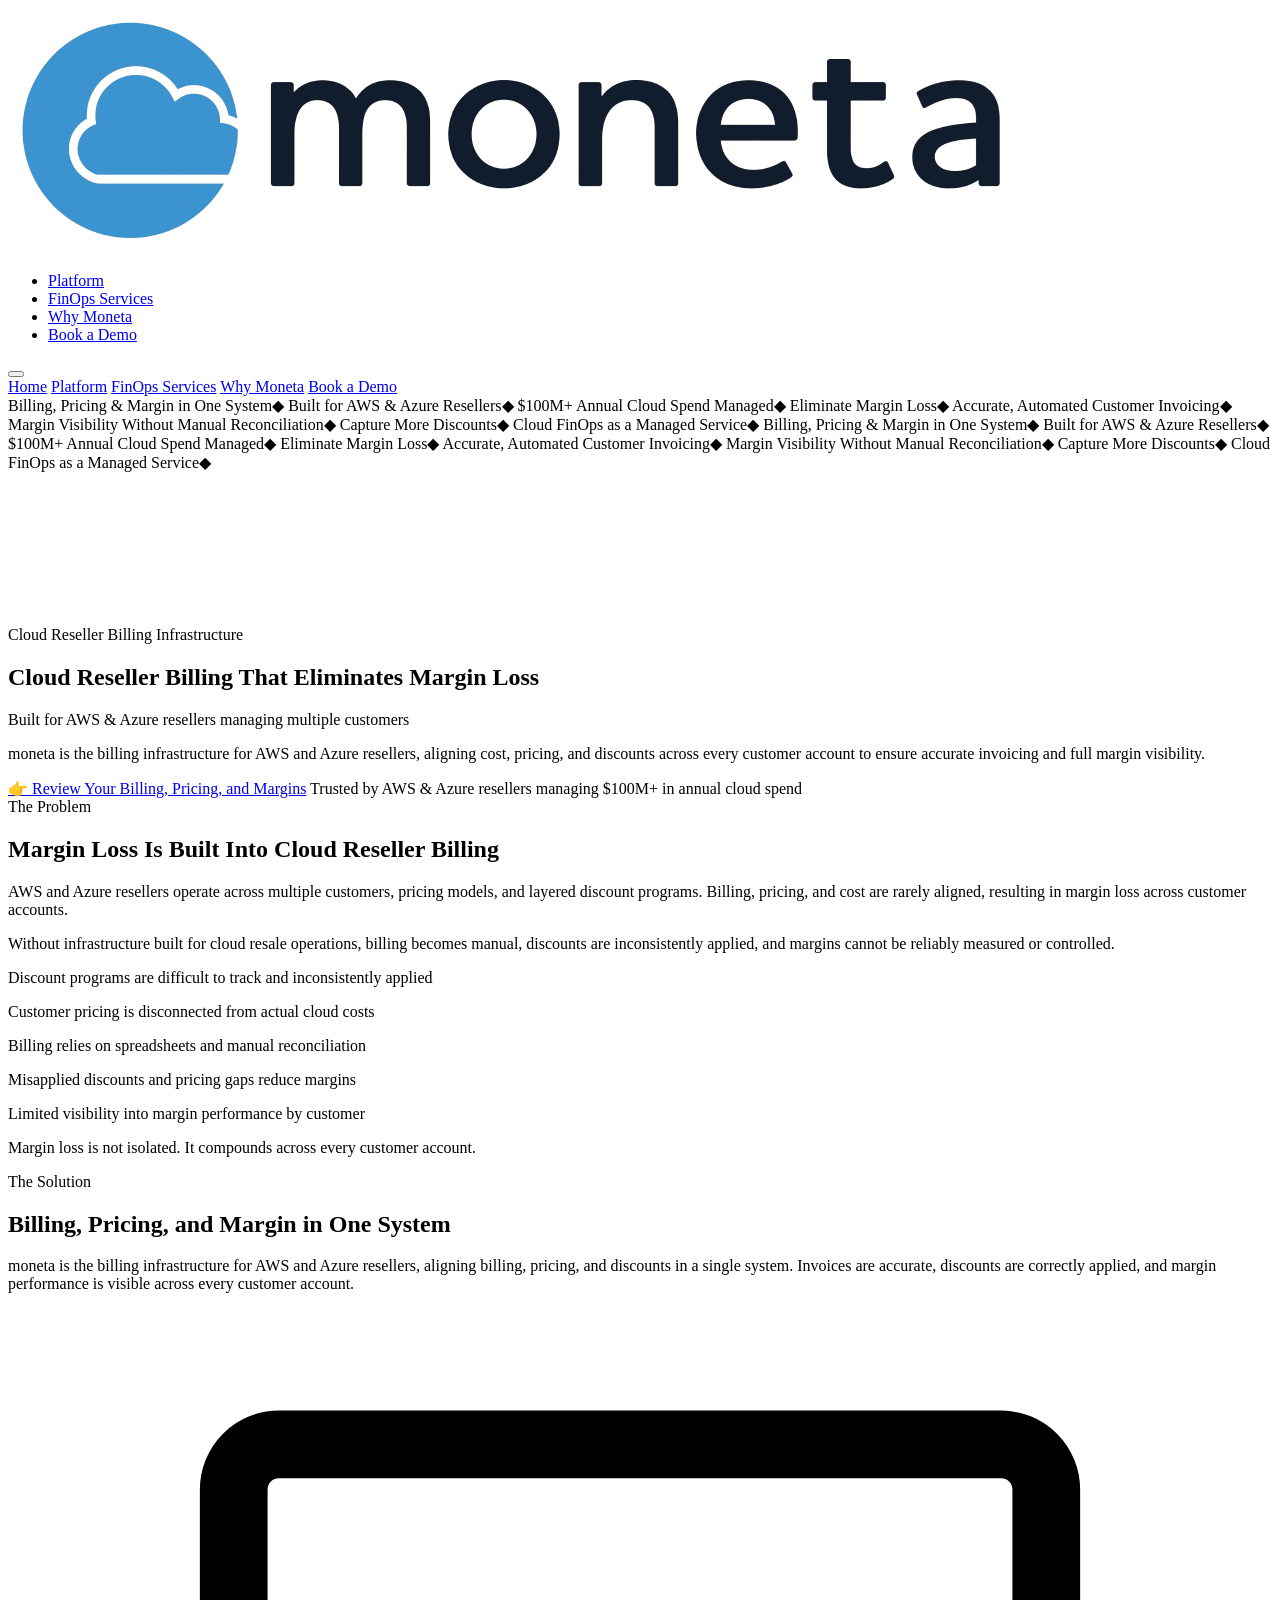
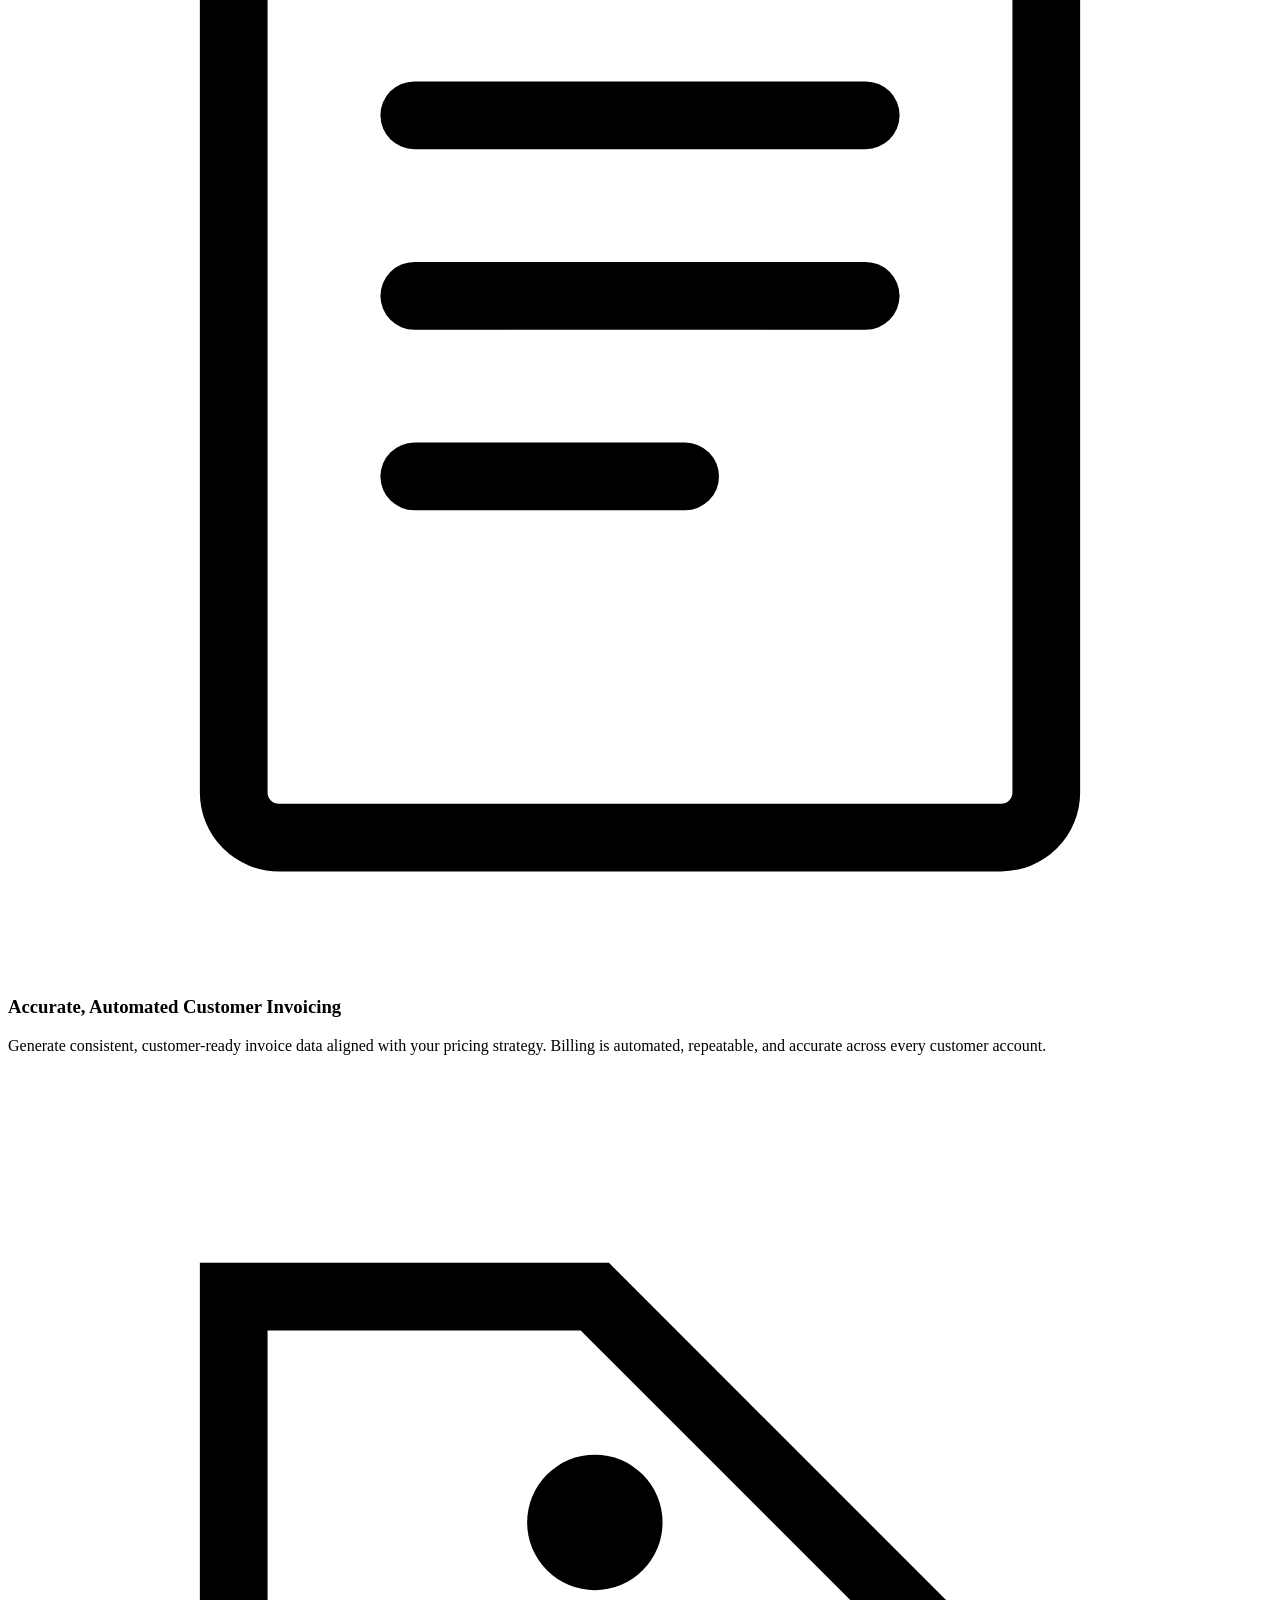
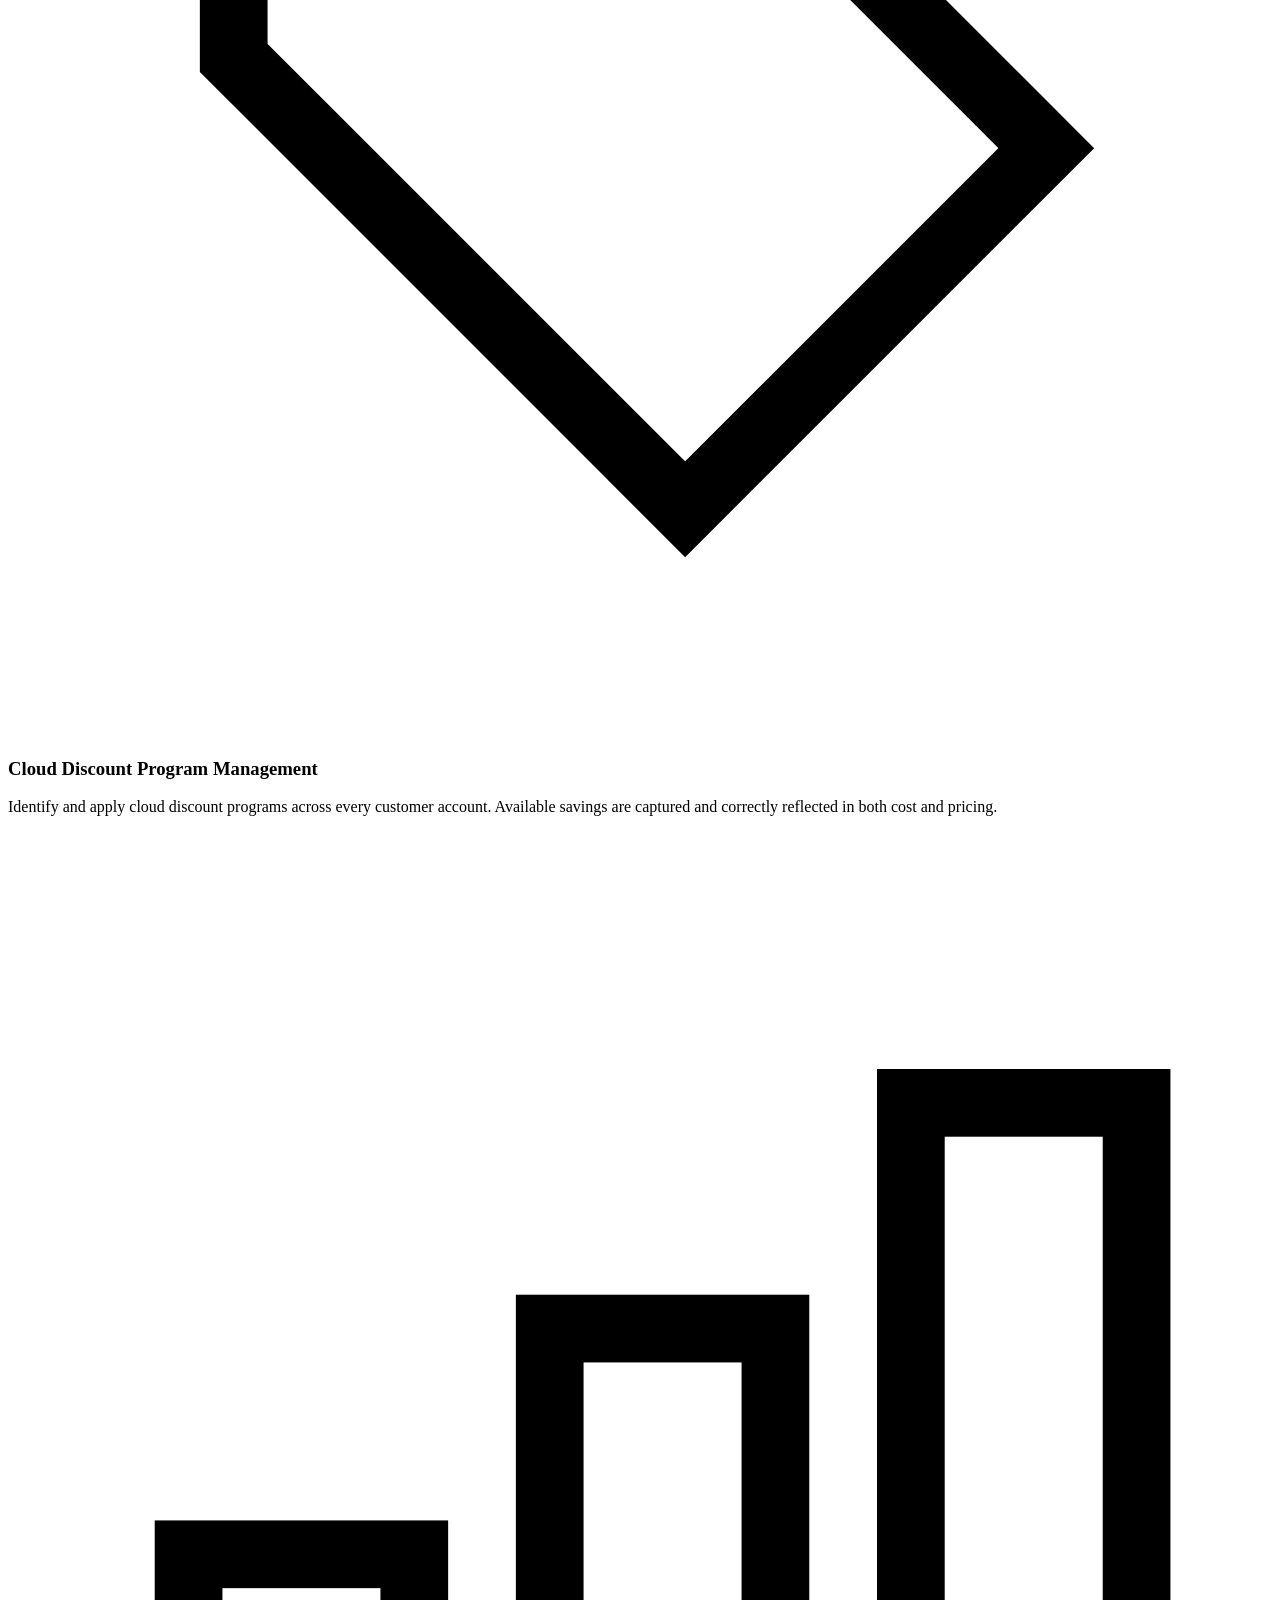
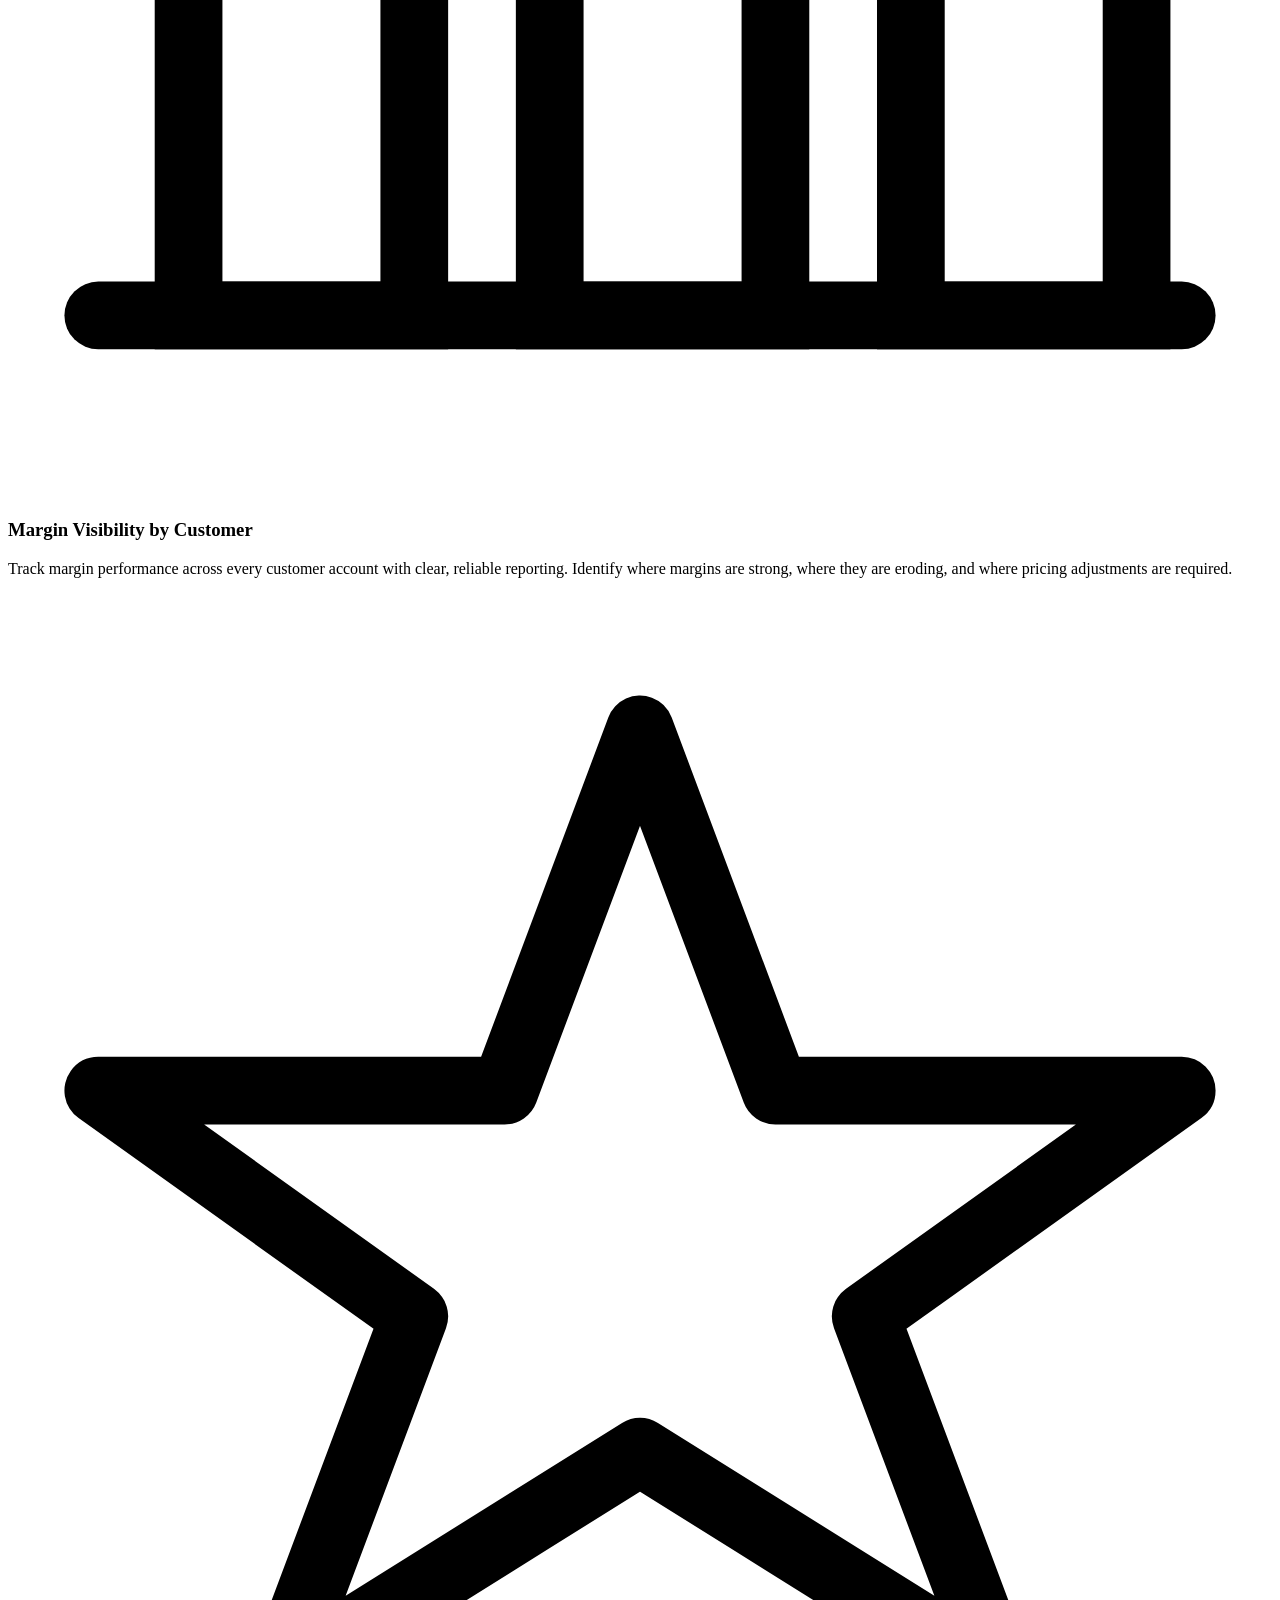
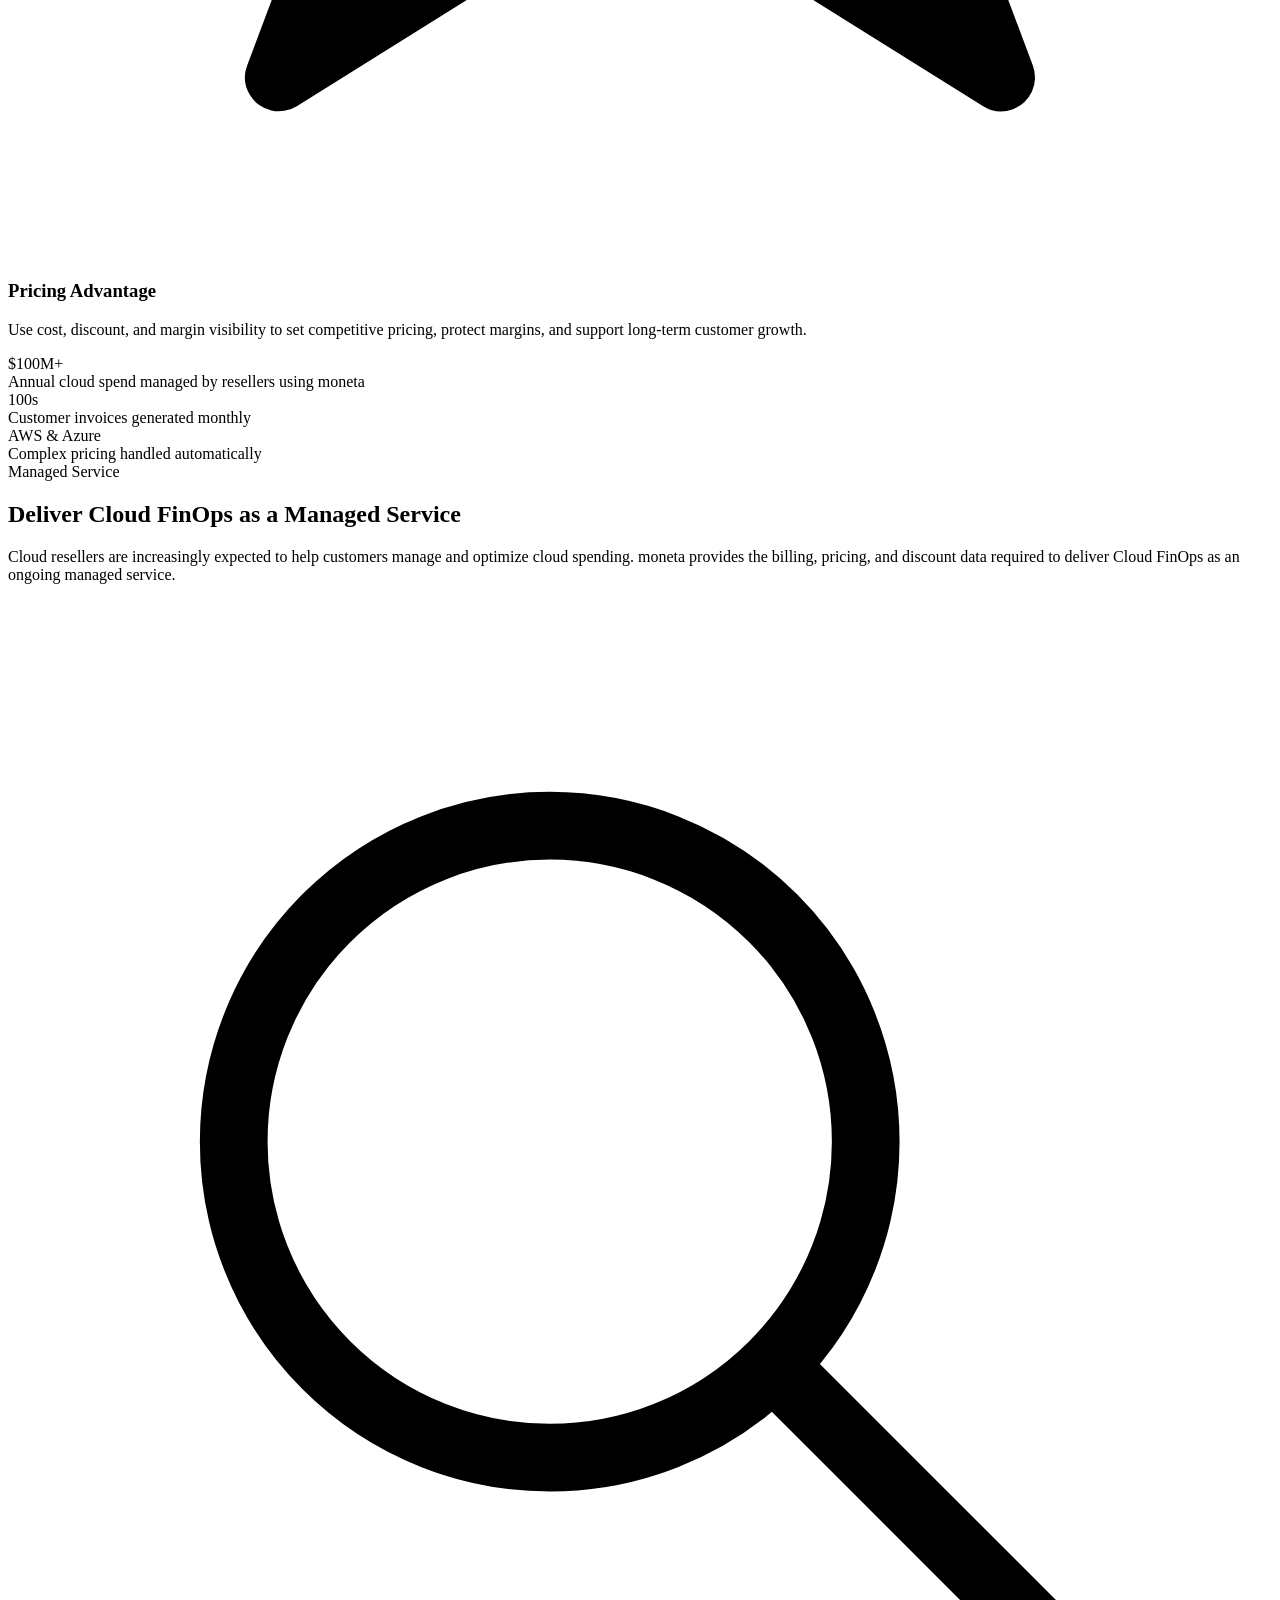
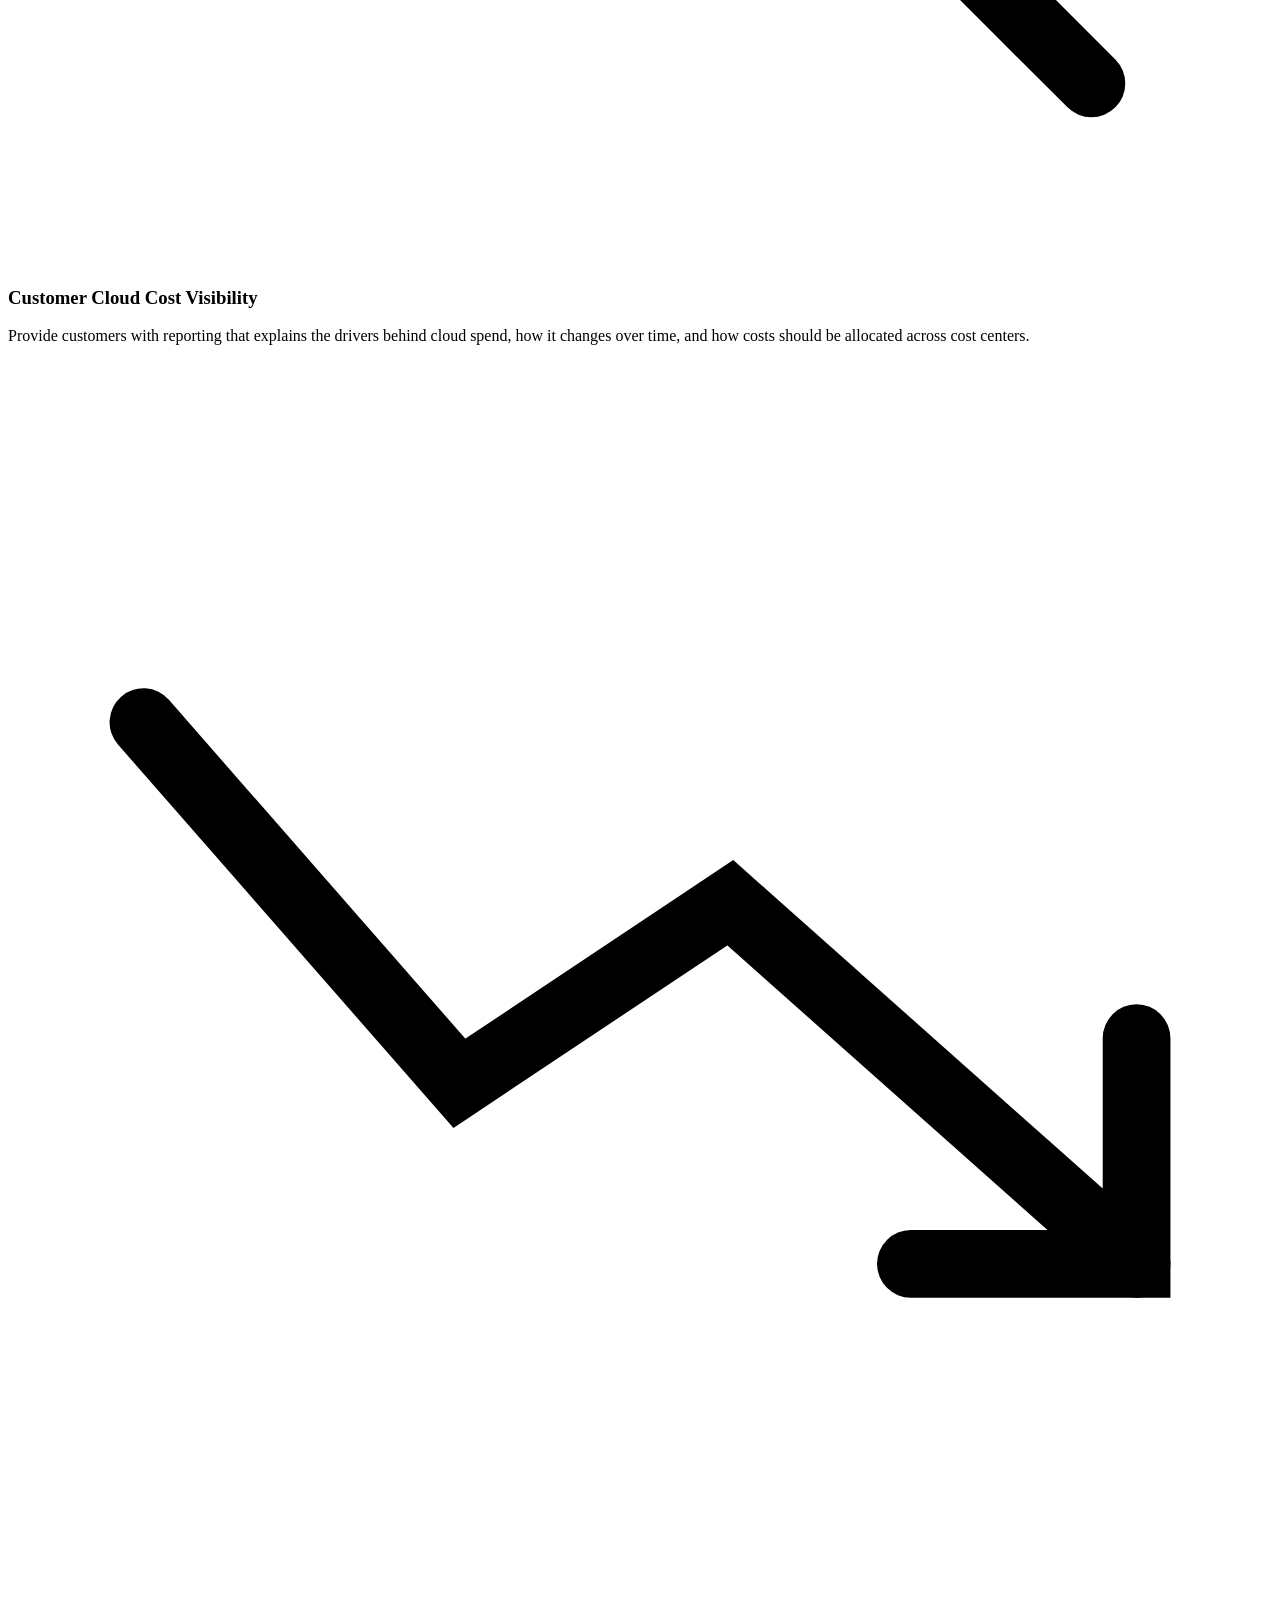
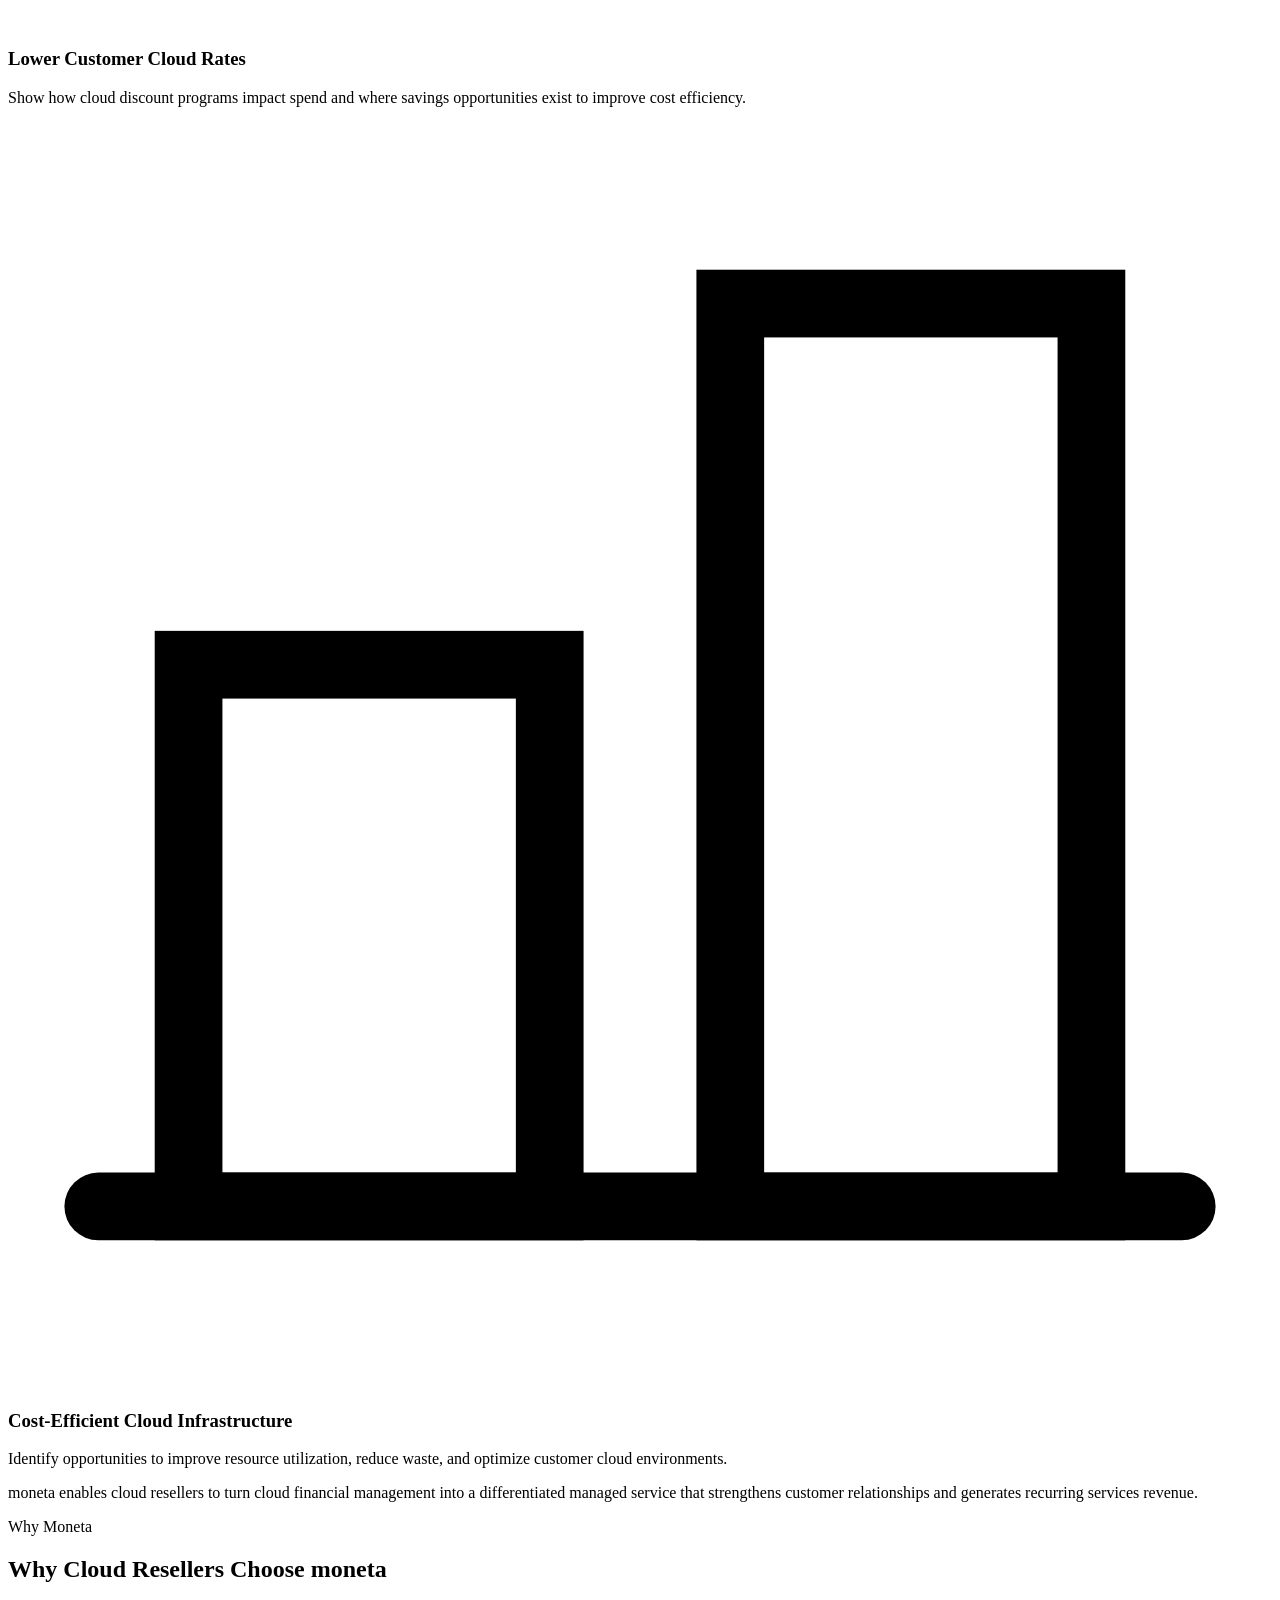
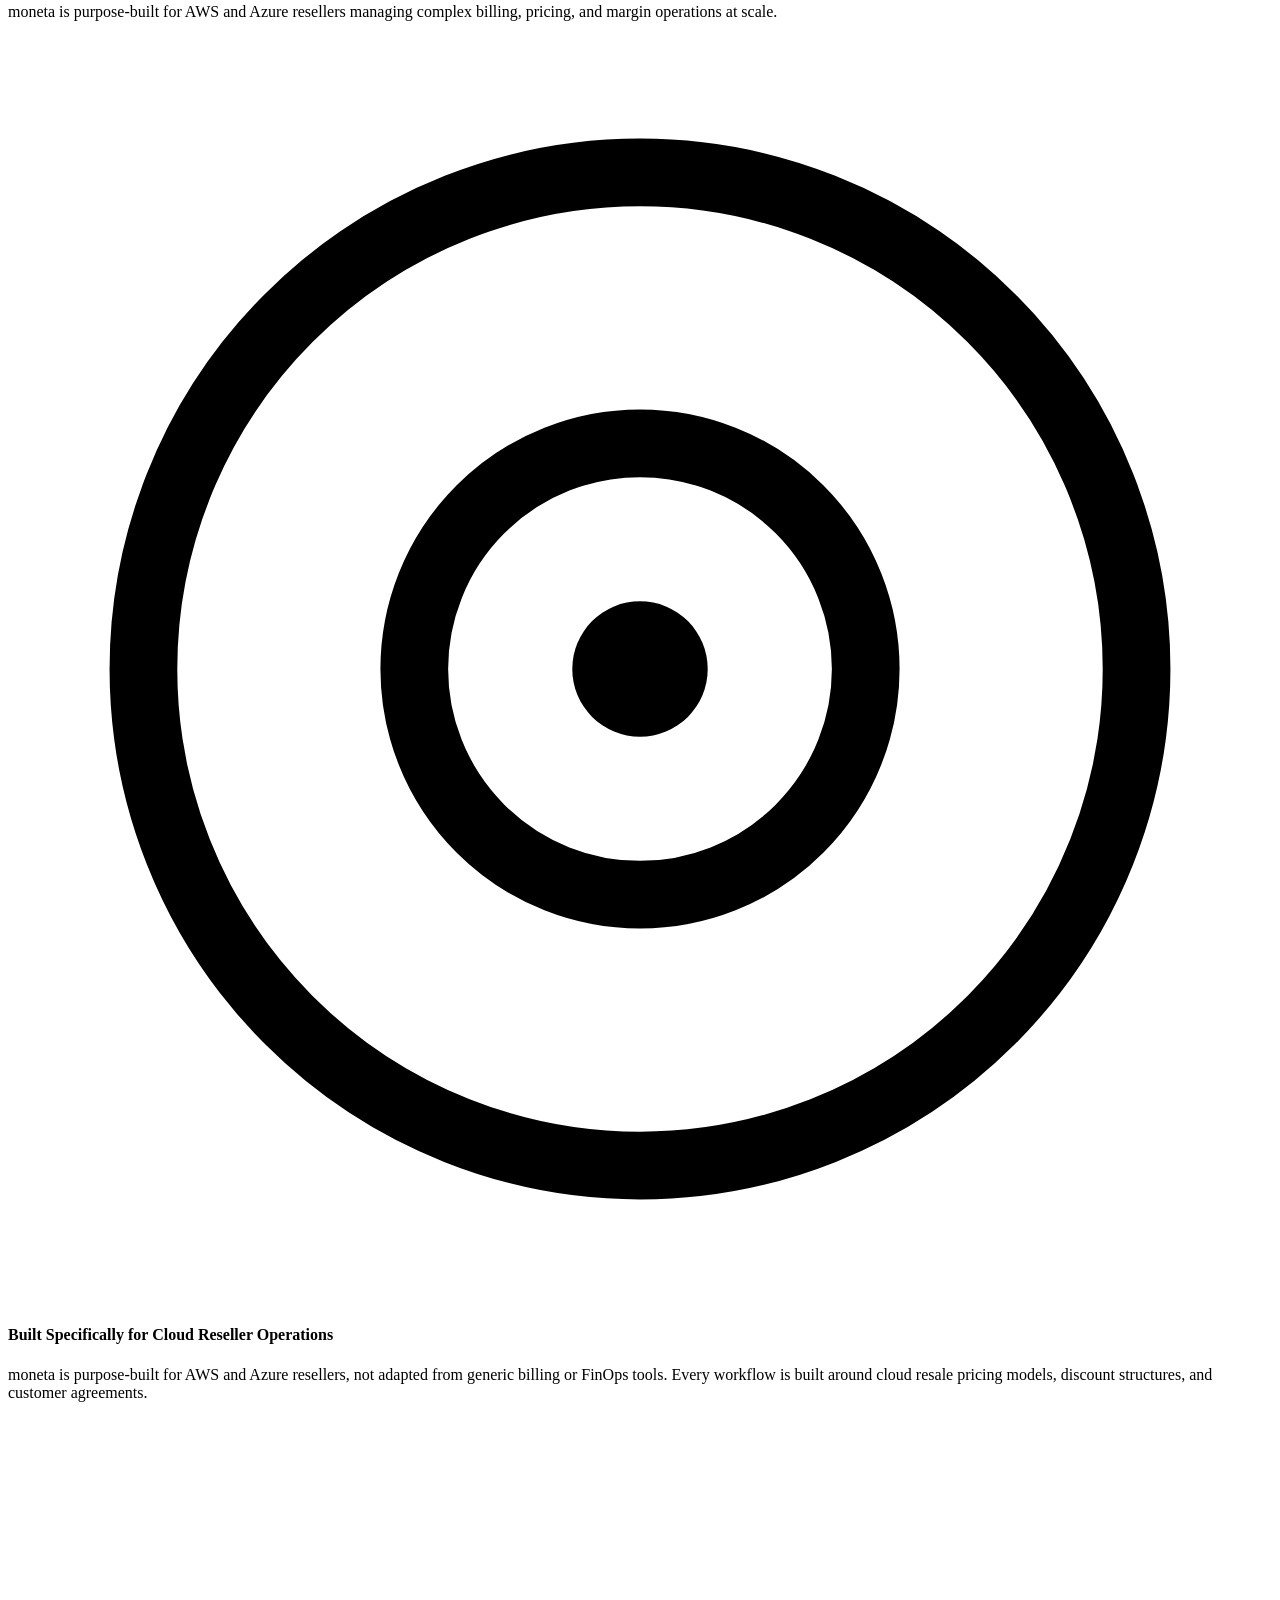
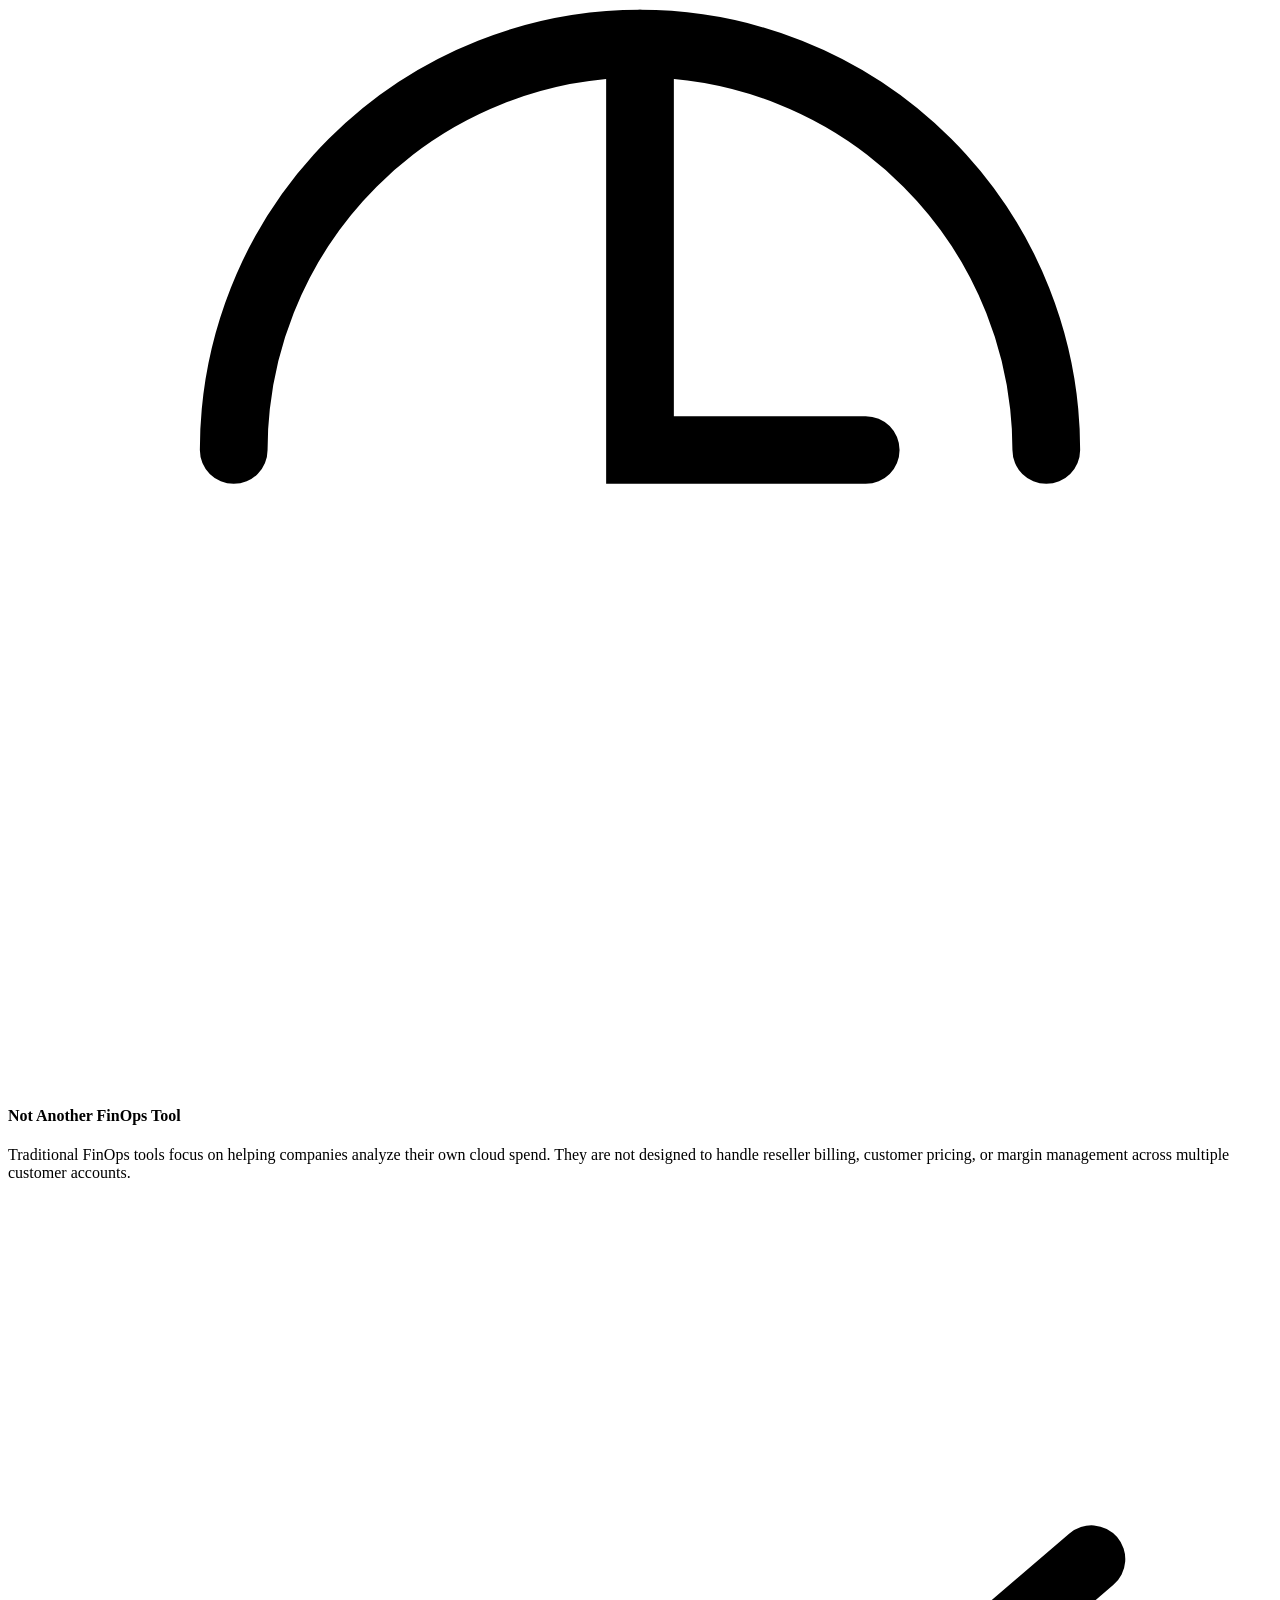
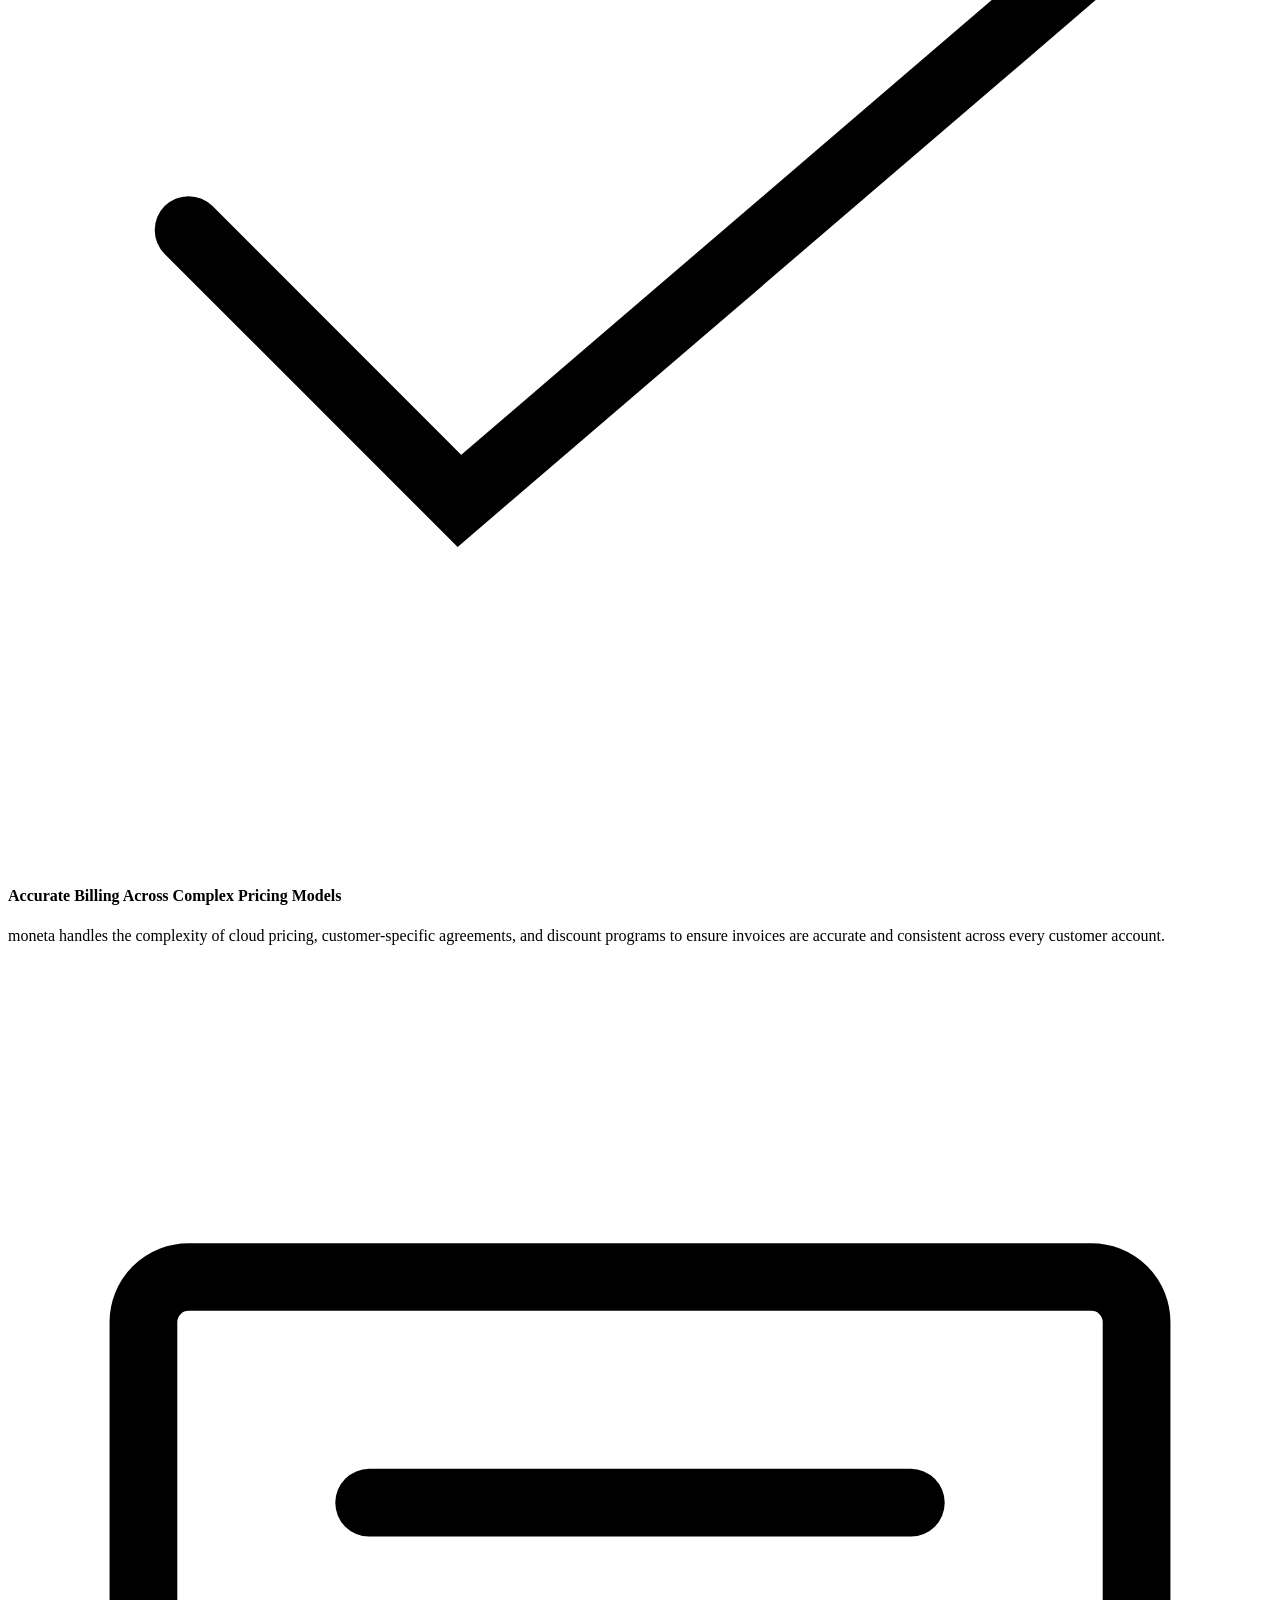
==== commit aa473217: "Add files via upload" ====
--- a/index.html
+++ b/index.html
@@ -65,8 +65,7 @@
     <div class="hero__content">
       <div class="hero__eyebrow animate-fade-up">Cloud Reseller Billing Infrastructure</div>
       <h1 class="animate-fade-up delay-1">
-        Cloud Reseller Billing That<br />
-        <span class="text-orange">Eliminates Margin Loss</span>
+        Cloud Reseller Billing That <span class="text-orange">Eliminates Margin Loss</span>
       </h1>
       <div class="hero__platform-line animate-fade-up delay-2">
         <span class="hero__platform-dot"></span>
@@ -287,7 +286,7 @@
 </section>
 
 <!-- ── Outcomes ──────────────────────────────────────────── -->
-<section class="section section--deep" id="results">
+<section class="section section--alt" id="results">
   <div class="container">
     <div class="section-header section-header--center reveal">
       <span class="section-label">Results</span>
@@ -338,18 +337,18 @@
       <p>What changes when cloud resellers move to purpose-built billing infrastructure.</p>
     </div>
     <div class="transform-list reveal">
-      <div class="transform-row"><div class="transform-row__line"><div class="transform-row__before-text"><span class="transform-row__tag transform-row__tag--before">Before</span><span class="transform-row__name">Unknown Margins</span></div><span class="transform-row__mid">→</span><div class="transform-row__after-text"><span class="transform-row__tag transform-row__tag--after">After</span><span class="transform-row__name">Clear Profitability</span></div></div></div>
-      <div class="transform-row"><div class="transform-row__line"><div class="transform-row__before-text"><span class="transform-row__tag transform-row__tag--before">Before</span><span class="transform-row__name">Manual Billing</span></div><span class="transform-row__mid">→</span><div class="transform-row__after-text"><span class="transform-row__tag transform-row__tag--after">After</span><span class="transform-row__name">Automated, Accurate Invoicing</span></div></div></div>
-      <div class="transform-row"><div class="transform-row__line"><div class="transform-row__before-text"><span class="transform-row__tag transform-row__tag--before">Before</span><span class="transform-row__name">Missed Discounts</span></div><span class="transform-row__mid">→</span><div class="transform-row__after-text"><span class="transform-row__tag transform-row__tag--after">After</span><span class="transform-row__name">Captured Savings</span></div></div></div>
-      <div class="transform-row"><div class="transform-row__line"><div class="transform-row__before-text"><span class="transform-row__tag transform-row__tag--before">Before</span><span class="transform-row__name">Reactive Pricing</span></div><span class="transform-row__mid">→</span><div class="transform-row__after-text"><span class="transform-row__tag transform-row__tag--after">After</span><span class="transform-row__name">Competitive Advantage</span></div></div></div>
-      <div class="transform-row"><div class="transform-row__line"><div class="transform-row__before-text"><span class="transform-row__tag transform-row__tag--before">Before</span><span class="transform-row__name">Operational Bottlenecks</span></div><span class="transform-row__mid">→</span><div class="transform-row__after-text"><span class="transform-row__tag transform-row__tag--after">After</span><span class="transform-row__name">Scalable Growth</span></div></div></div>
-      <div class="transform-row"><div class="transform-row__line"><div class="transform-row__before-text"><span class="transform-row__tag transform-row__tag--before">Before</span><span class="transform-row__name">Ad Hoc Cost Reviews</span></div><span class="transform-row__mid">→</span><div class="transform-row__after-text"><span class="transform-row__tag transform-row__tag--after">After</span><span class="transform-row__name">Scalable FinOps Services</span></div></div></div>
+      <div class="transform-row"><div class="transform-row__before-text"><span class="transform-row__tag transform-row__tag--before">Before</span><span class="transform-row__name">Unknown Margins</span></div><span class="transform-row__mid">→</span><div class="transform-row__after-text"><span class="transform-row__tag transform-row__tag--after">After</span><span class="transform-row__name">Clear Profitability</span></div></div>
+      <div class="transform-row"><div class="transform-row__before-text"><span class="transform-row__tag transform-row__tag--before">Before</span><span class="transform-row__name">Manual Billing</span></div><span class="transform-row__mid">→</span><div class="transform-row__after-text"><span class="transform-row__tag transform-row__tag--after">After</span><span class="transform-row__name">Automated, Accurate Invoicing</span></div></div>
+      <div class="transform-row"><div class="transform-row__before-text"><span class="transform-row__tag transform-row__tag--before">Before</span><span class="transform-row__name">Missed Discounts</span></div><span class="transform-row__mid">→</span><div class="transform-row__after-text"><span class="transform-row__tag transform-row__tag--after">After</span><span class="transform-row__name">Captured Savings</span></div></div>
+      <div class="transform-row"><div class="transform-row__before-text"><span class="transform-row__tag transform-row__tag--before">Before</span><span class="transform-row__name">Reactive Pricing</span></div><span class="transform-row__mid">→</span><div class="transform-row__after-text"><span class="transform-row__tag transform-row__tag--after">After</span><span class="transform-row__name">Competitive Advantage</span></div></div>
+      <div class="transform-row"><div class="transform-row__before-text"><span class="transform-row__tag transform-row__tag--before">Before</span><span class="transform-row__name">Operational Bottlenecks</span></div><span class="transform-row__mid">→</span><div class="transform-row__after-text"><span class="transform-row__tag transform-row__tag--after">After</span><span class="transform-row__name">Scalable Growth</span></div></div>
+      <div class="transform-row"><div class="transform-row__before-text"><span class="transform-row__tag transform-row__tag--before">Before</span><span class="transform-row__name">Ad Hoc Cost Reviews</span></div><span class="transform-row__mid">→</span><div class="transform-row__after-text"><span class="transform-row__tag transform-row__tag--after">After</span><span class="transform-row__name">Scalable FinOps Services</span></div></div>
     </div>
   </div>
 </div>
 
 <!-- ── Closing Statement ─────────────────────────────────── -->
-<section class="section section--deep" style="padding: 56px 0; text-align: center;">
+<section class="section section--surface" style="padding: 56px 0; text-align: center;">
   <div class="container">
     <p class="reveal" style="font-family: var(--fh); font-style: italic; font-weight: 500; font-size: clamp(1rem, 2vw, 1.2rem); color: var(--text-2); max-width: 780px; margin: 0 auto; line-height: 1.7; border-left: 3px solid var(--orange); padding-left: 24px; text-align: left;">
       moneta turns cloud reseller billing from a manual, error-prone process into a system that improves margins, increases pricing competitiveness, and enables scalable growth.
